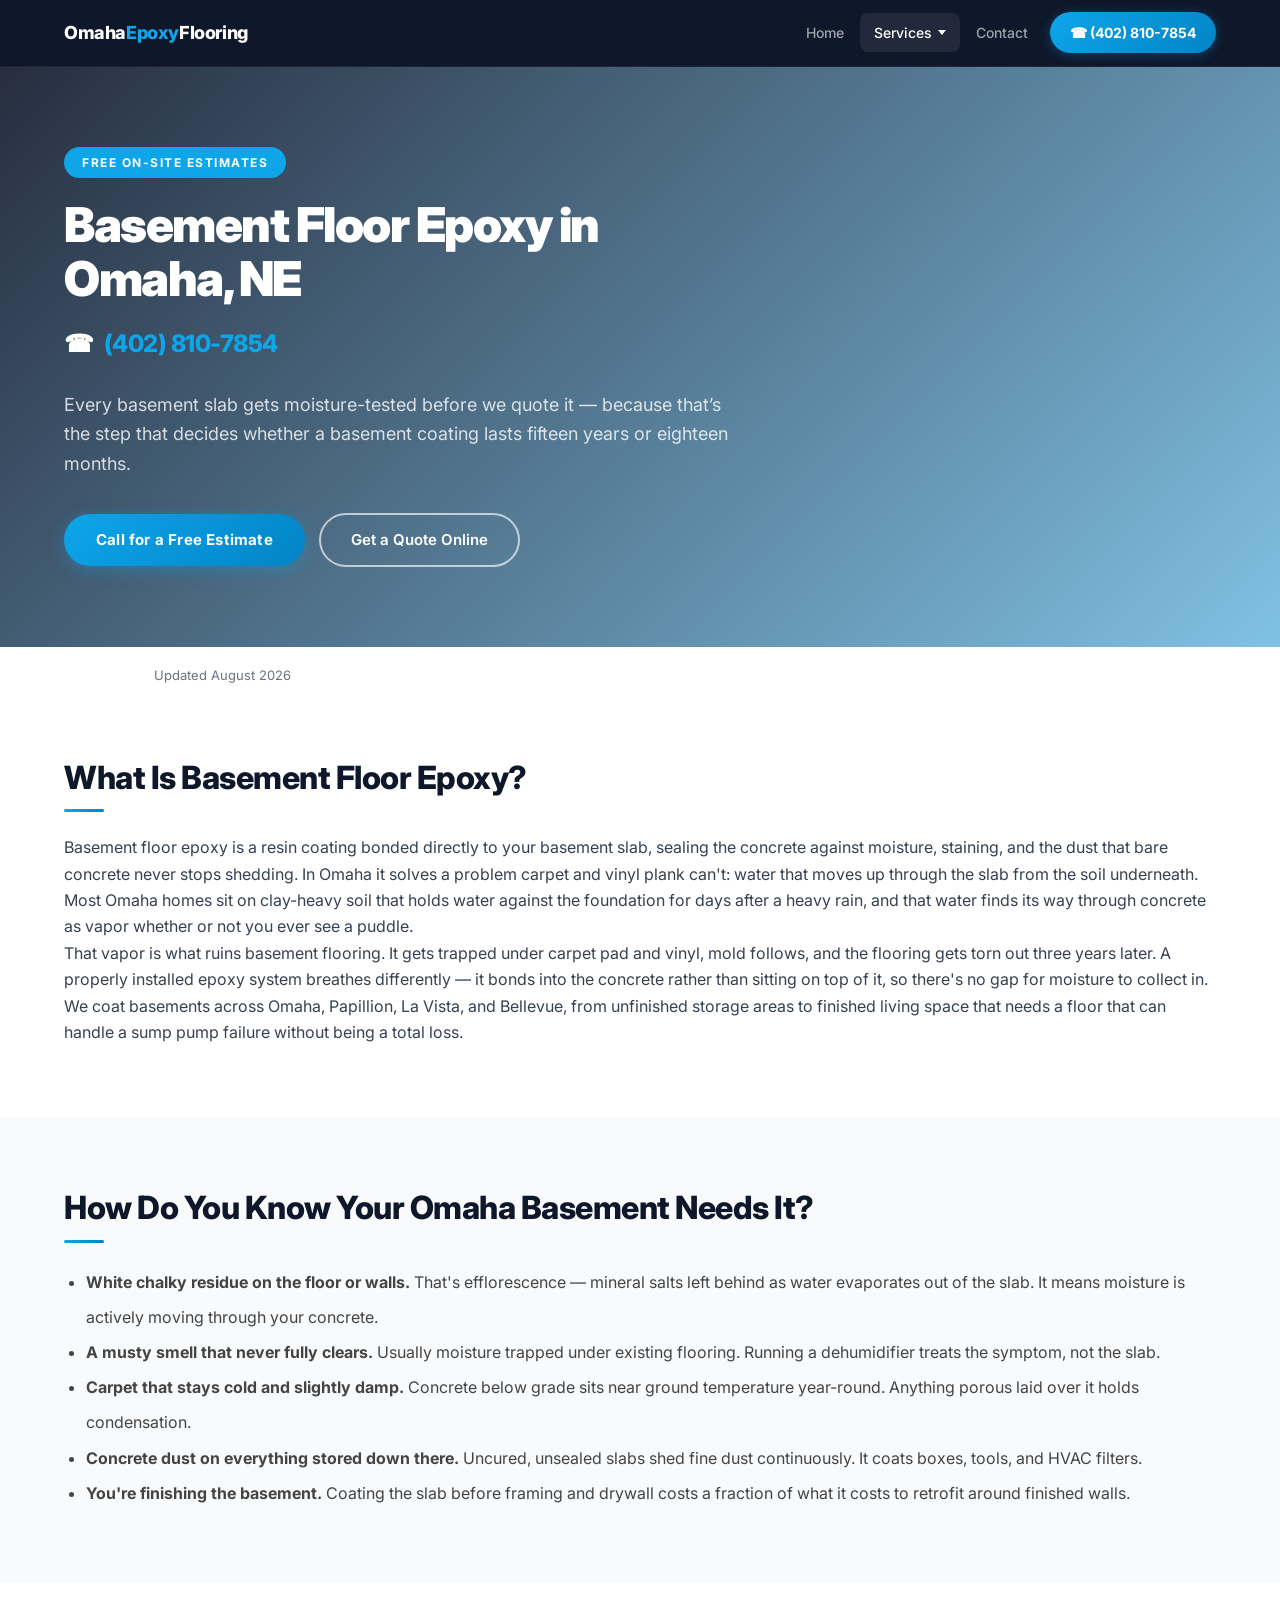
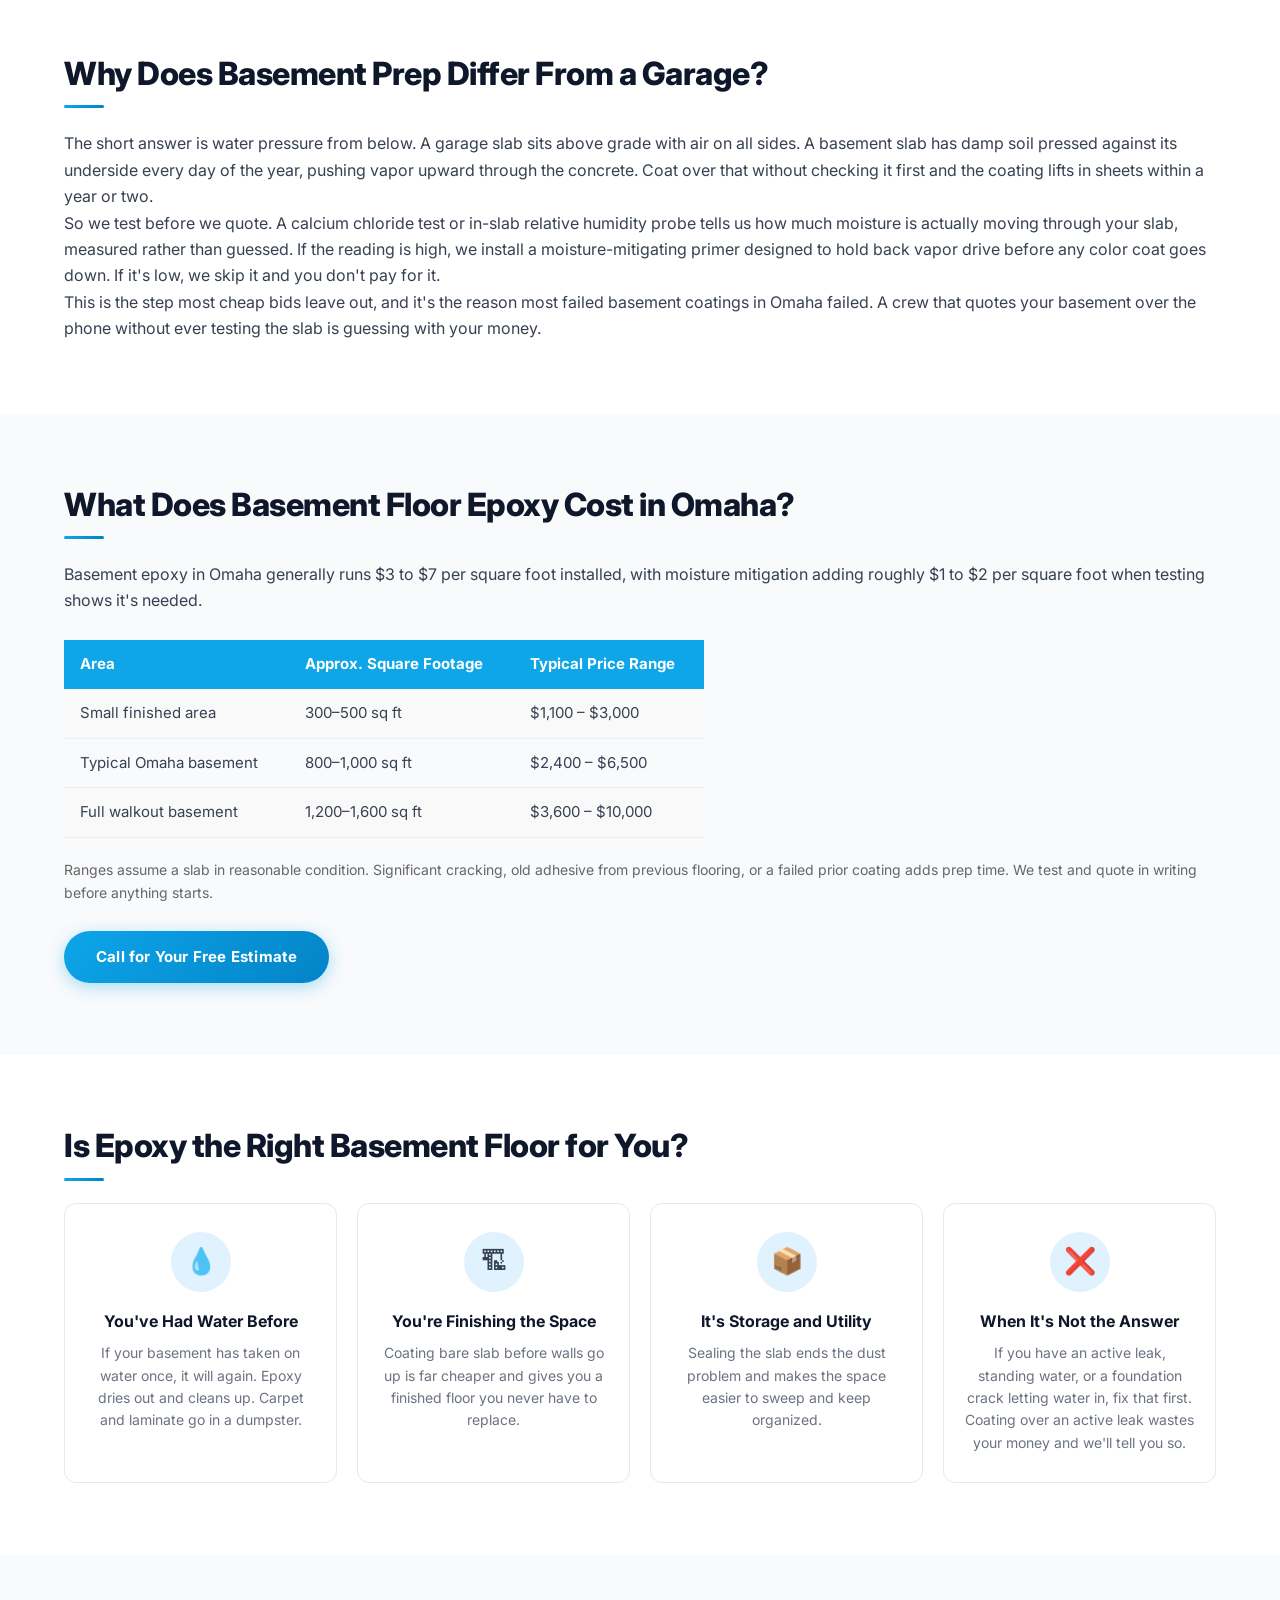
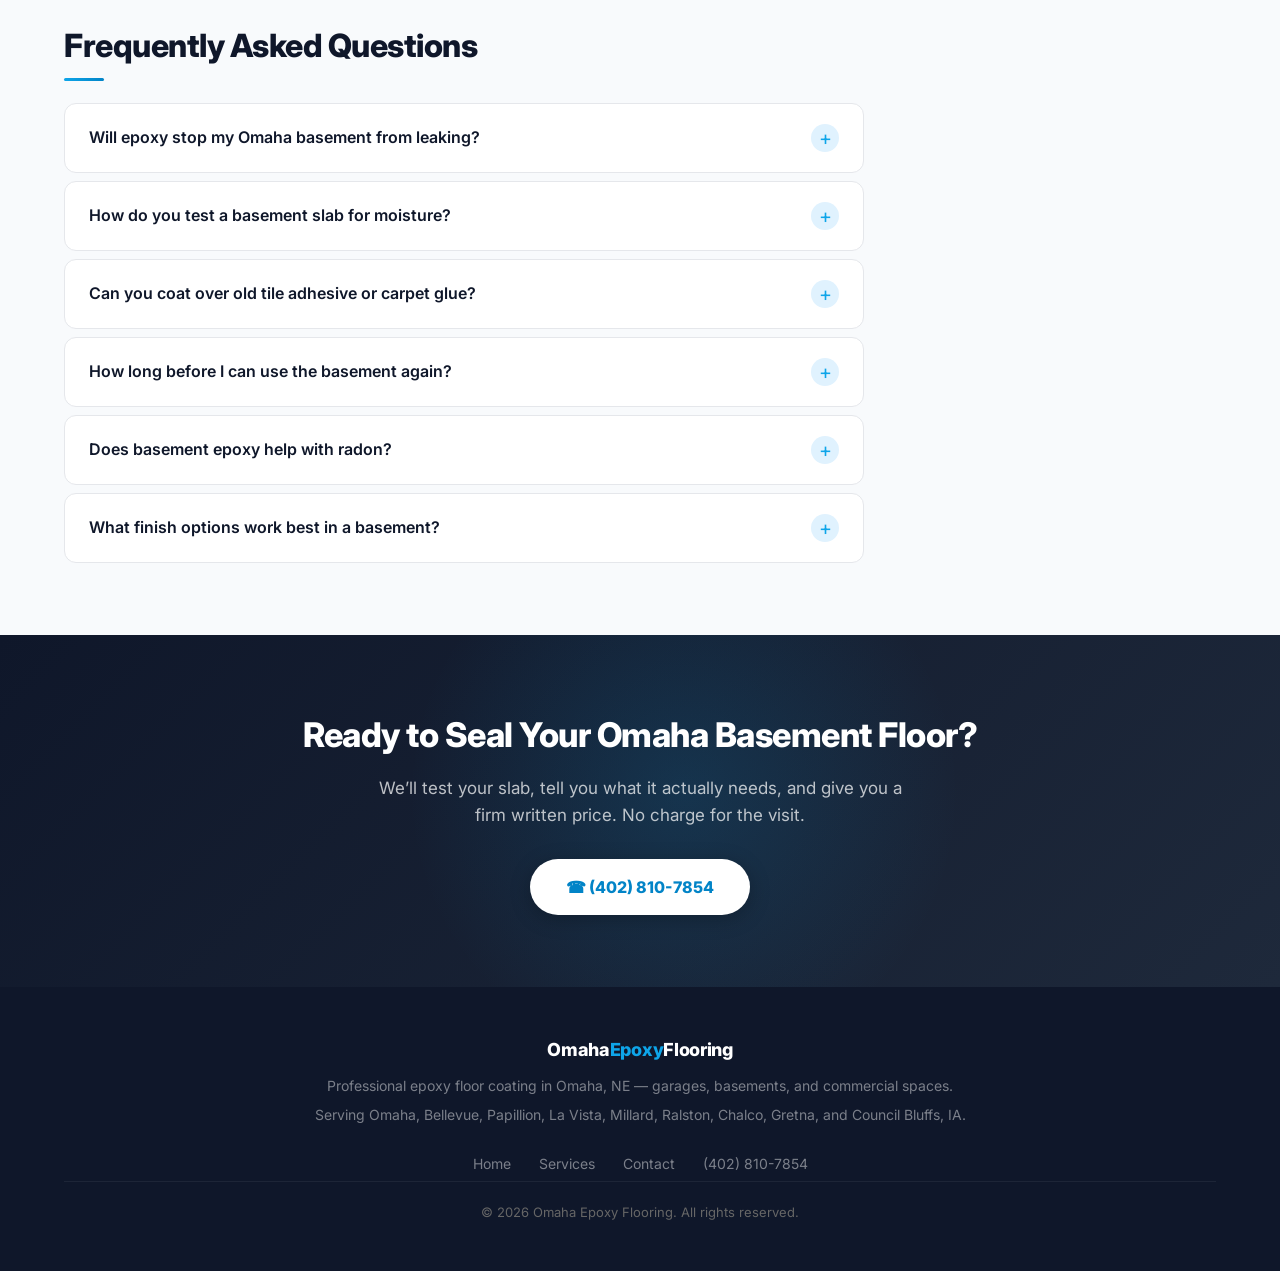
==== basement-floor-epoxy-omaha.html @ a11ae98a "Add 4 service pages (basement, commercial, metallic, polyaspartic) + Services nav dropdown" ====
<!DOCTYPE html>
<html lang="en">
<head>
  <link rel="canonical" href="https://www.omahaepoxyflooringpros.com/basement-floor-epoxy-omaha.html">
  <meta charset="UTF-8">
  <meta name="viewport" content="width=device-width, initial-scale=1.0">
  <title>Basement Floor Epoxy in Omaha, NE | Moisture-Tested</title>
  <meta name="description" content="Basement floor epoxy in Omaha, NE. We moisture-test every slab before coating so it doesn&rsquo;t peel. Free on-site estimates. Call (402) 810-7854.">
  <link rel="preconnect" href="https://fonts.googleapis.com">
  <link rel="preconnect" href="https://fonts.gstatic.com" crossorigin>
  <link href="https://fonts.googleapis.com/css2?family=Inter:wght@400;500;600;700;800;900&display=swap" rel="stylesheet">
  <link rel="stylesheet" href="styles.css">
  <script type="application/ld+json">
{
  "@context": "https://schema.org",
  "@type": "LocalBusiness",
  "name": "Omaha Epoxy Flooring",
  "telephone": "(402) 810-7854",
  "address": {
    "@type": "PostalAddress",
    "addressLocality": "Omaha",
    "addressRegion": "NE",
    "addressCountry": "US"
  },
  "areaServed": "Omaha, NE",
  "description": "Basement floor epoxy in Omaha, NE. We moisture-test every slab before coating so it doesn&rsquo;t peel. Free on-site estimates. Call (402) 810-7854.",
  "openingHours": "Mo-Fr 08:00-18:00",
  "url": "https://www.omahaepoxyflooringpros.com/basement-floor-epoxy-omaha.html",
  "dateModified": "2026-08-05"
}
  </script>
  <script type="application/ld+json">
{
  "@context": "https://schema.org",
  "@type": "FAQPage",
  "mainEntity": [
    {
      "@type": "Question",
      "name": "Will epoxy stop my Omaha basement from leaking?",
      "acceptedAnswer": {
        "@type": "Answer",
        "text": "No, and any contractor who says otherwise is selling you something. Epoxy seals the slab surface against vapor and moisture moving through the concrete. It does not stop an active leak from a foundation crack, a failed sump pump, or water coming in at the wall-floor joint. Those are drainage and foundation repairs. We test your slab and tell you honestly which problem you actually have before quoting."
      }
    },
    {
      "@type": "Question",
      "name": "How do you test a basement slab for moisture?",
      "acceptedAnswer": {
        "@type": "Answer",
        "text": "We use either a calcium chloride test, which measures how much moisture vapor comes out of the slab over 72 hours, or an in-slab relative humidity probe, which reads humidity inside the concrete itself. Both give a number rather than an opinion. That number tells us whether your Omaha basement needs a moisture-mitigating primer before the coating goes down."
      }
    },
    {
      "@type": "Question",
      "name": "Can you coat over old tile adhesive or carpet glue?",
      "acceptedAnswer": {
        "@type": "Answer",
        "text": "Not directly. Old adhesive has to come off, because epoxy bonds to concrete and not to residue. We grind the slab down to clean concrete first. Basements that had glued-down carpet or vinyl tile take more prep time than a bare slab, and we account for that in the quote rather than discovering it mid-job."
      }
    },
    {
      "@type": "Question",
      "name": "How long before I can use the basement again?",
      "acceptedAnswer": {
        "@type": "Answer",
        "text": "Walkable in about 24 hours, furniture back in at 48 to 72 hours. Most Omaha basement jobs take one to two days on site. If moisture mitigation is required, add a day for the primer to cure before the color coat."
      }
    },
    {
      "@type": "Question",
      "name": "Does basement epoxy help with radon?",
      "acceptedAnswer": {
        "@type": "Answer",
        "text": "It is not a radon mitigation system and should never be sold as one. Sealing the slab can reduce some soil gas entry through porous concrete, but radon comes in through cracks, the sump pit, and the wall-floor joint. If your Omaha home has tested high for radon, you need a proper sub-slab depressurization system. Coating the floor is not a substitute."
      }
    },
    {
      "@type": "Question",
      "name": "What finish options work best in a basement?",
      "acceptedAnswer": {
        "@type": "Answer",
        "text": "Decorative flake is the most common choice because it hides dust and small imperfections and adds grip when the floor is damp. Solid color reads cleaner and more modern but shows every footprint. Metallic is an option for finished living space where the basement is meant to look like a room rather than a utility area."
      }
    }
  ]
}
  </script>
  <meta name="google-site-verification" content="c0JQcZ9uG5_QbLoRIh1S2BYED-ddRG3EpZ6x0F8Cx3Y" />
</head>
<body>

<nav>
  <div class="nav-logo">Omaha<span>Epoxy</span>Flooring</div>
  <div class="nav-links">
    <a href="/">Home</a>
    <div class="has-dropdown">
      <a href="services.html" class="active">Services</a>
      <div class="dropdown-menu">
        <ul class="dropdown-menu-list">
        <li><a href="garage-floor-epoxy-omaha.html">Garage Floors</a></li>
        <li><a href="basement-floor-epoxy-omaha.html">Basement Floors</a></li>
        <li><a href="commercial-epoxy-flooring-omaha.html">Commercial Floors</a></li>
        <li><a href="metallic-epoxy-flooring-omaha.html">Metallic Epoxy</a></li>
        <li><a href="polyaspartic-coating-omaha.html">Polyaspartic Coatings</a></li>
        </ul>
      </div>
    </div>
    <a href="contact.html">Contact</a>
    <a href="tel:4028107854" class="nav-phone">&#9742; (402) 810-7854</a>
  </div>
</nav>

<section class="hero">
  <div class="hero-content">
    <span class="free-quote-badge">Free On-Site Estimates</span>
    <h1>Basement Floor Epoxy in Omaha, NE</h1>
    <a href="tel:4028107854" class="hero-phone">&#9742; <span>(402) 810-7854</span></a>
    <p>Every basement slab gets moisture-tested before we quote it &mdash; because that&rsquo;s the step that decides whether a basement coating lasts fifteen years or eighteen months.</p>
    <div class="hero-ctas">
      <a href="tel:4028107854" class="btn-primary">Call for a Free Estimate</a>
      <a href="contact.html" class="btn-outline">Get a Quote Online</a>
    </div>
  </div>
</section>

<p style="max-width:1100px;margin:18px auto 0;padding:0 5%;font-size:13px;color:#6b7280;">Updated August 2026</p>

<section>
  <h2 class="section-title">What Is Basement Floor Epoxy?</h2>
  <p>Basement floor epoxy is a resin coating bonded directly to your basement slab, sealing the concrete against moisture, staining, and the dust that bare concrete never stops shedding. In Omaha it solves a problem carpet and vinyl plank can't: water that moves up through the slab from the soil underneath. Most Omaha homes sit on clay-heavy soil that holds water against the foundation for days after a heavy rain, and that water finds its way through concrete as vapor whether or not you ever see a puddle.</p>
  <p>That vapor is what ruins basement flooring. It gets trapped under carpet pad and vinyl, mold follows, and the flooring gets torn out three years later. A properly installed epoxy system breathes differently &mdash; it bonds into the concrete rather than sitting on top of it, so there's no gap for moisture to collect in.</p>
  <p>We coat basements across Omaha, Papillion, La Vista, and Bellevue, from unfinished storage areas to finished living space that needs a floor that can handle a sump pump failure without being a total loss.</p>
</section>

<section class="bg-light">
  <h2 class="section-title">How Do You Know Your Omaha Basement Needs It?</h2>
  <ul style="padding-left:22px; line-height:2.2; color:#444; font-size:16px;">
    <li><strong>White chalky residue on the floor or walls.</strong> That's efflorescence &mdash; mineral salts left behind as water evaporates out of the slab. It means moisture is actively moving through your concrete.</li>
    <li><strong>A musty smell that never fully clears.</strong> Usually moisture trapped under existing flooring. Running a dehumidifier treats the symptom, not the slab.</li>
    <li><strong>Carpet that stays cold and slightly damp.</strong> Concrete below grade sits near ground temperature year-round. Anything porous laid over it holds condensation.</li>
    <li><strong>Concrete dust on everything stored down there.</strong> Uncured, unsealed slabs shed fine dust continuously. It coats boxes, tools, and HVAC filters.</li>
    <li><strong>You're finishing the basement.</strong> Coating the slab before framing and drywall costs a fraction of what it costs to retrofit around finished walls.</li>
  </ul>
</section>

<section>
  <h2 class="section-title">Why Does Basement Prep Differ From a Garage?</h2>
  <p>The short answer is water pressure from below. A garage slab sits above grade with air on all sides. A basement slab has damp soil pressed against its underside every day of the year, pushing vapor upward through the concrete. Coat over that without checking it first and the coating lifts in sheets within a year or two.</p>
  <p>So we test before we quote. A calcium chloride test or in-slab relative humidity probe tells us how much moisture is actually moving through your slab, measured rather than guessed. If the reading is high, we install a moisture-mitigating primer designed to hold back vapor drive before any color coat goes down. If it's low, we skip it and you don't pay for it.</p>
  <p>This is the step most cheap bids leave out, and it's the reason most failed basement coatings in Omaha failed. A crew that quotes your basement over the phone without ever testing the slab is guessing with your money.</p>
</section>

<section class="bg-light">
  <h2 class="section-title">What Does Basement Floor Epoxy Cost in Omaha?</h2>
  <p>Basement epoxy in Omaha generally runs $3 to $7 per square foot installed, with moisture mitigation adding roughly $1 to $2 per square foot when testing shows it's needed.</p>
  <br>
  <table style="width:100%; max-width:640px; border-collapse:collapse; font-size:15px;">
    <thead>
      <tr style="background:var(--primary); color:white;"><th style="padding:12px 16px; text-align:left;">Area</th><th style="padding:12px 16px; text-align:left;">Approx. Square Footage</th><th style="padding:12px 16px; text-align:left;">Typical Price Range</th></tr>
    </thead>
    <tbody>
      <tr style="background:#f9f9f9;"><td style="padding:12px 16px; border-bottom:1px solid #eee;">Small finished area</td><td style="padding:12px 16px; border-bottom:1px solid #eee;">300&ndash;500 sq ft</td><td style="padding:12px 16px; border-bottom:1px solid #eee;">$1,100 &ndash; $3,000</td></tr>
      <tr><td style="padding:12px 16px; border-bottom:1px solid #eee;">Typical Omaha basement</td><td style="padding:12px 16px; border-bottom:1px solid #eee;">800&ndash;1,000 sq ft</td><td style="padding:12px 16px; border-bottom:1px solid #eee;">$2,400 &ndash; $6,500</td></tr>
      <tr style="background:#f9f9f9;"><td style="padding:12px 16px; border-bottom:1px solid #eee;">Full walkout basement</td><td style="padding:12px 16px; border-bottom:1px solid #eee;">1,200&ndash;1,600 sq ft</td><td style="padding:12px 16px; border-bottom:1px solid #eee;">$3,600 &ndash; $10,000</td></tr>
    </tbody>
  </table>
  <p style="margin-top:20px; color:#666; font-size:14px;">Ranges assume a slab in reasonable condition. Significant cracking, old adhesive from previous flooring, or a failed prior coating adds prep time. We test and quote in writing before anything starts.</p>
  <br>
  <a href="tel:4028107854" class="btn-primary">Call for Your Free Estimate</a>
</section>

<section>
  <h2 class="section-title">Is Epoxy the Right Basement Floor for You?</h2>
  <div class="trust-grid">
    <div class="trust-item">
      <div class="trust-icon">&#128167;</div>
      <h3>You've Had Water Before</h3>
      <p>If your basement has taken on water once, it will again. Epoxy dries out and cleans up. Carpet and laminate go in a dumpster.</p>
    </div>
    <div class="trust-item">
      <div class="trust-icon">&#127959;</div>
      <h3>You're Finishing the Space</h3>
      <p>Coating bare slab before walls go up is far cheaper and gives you a finished floor you never have to replace.</p>
    </div>
    <div class="trust-item">
      <div class="trust-icon">&#128230;</div>
      <h3>It's Storage and Utility</h3>
      <p>Sealing the slab ends the dust problem and makes the space easier to sweep and keep organized.</p>
    </div>
    <div class="trust-item">
      <div class="trust-icon">&#10060;</div>
      <h3>When It's Not the Answer</h3>
      <p>If you have an active leak, standing water, or a foundation crack letting water in, fix that first. Coating over an active leak wastes your money and we'll tell you so.</p>
    </div>
  </div>
</section>

<section class="bg-light">
  <h2 class="section-title">Frequently Asked Questions</h2>
  <div class="faq-list">
    <div class="faq-item">
      <div class="faq-question"><h3>Will epoxy stop my Omaha basement from leaking?</h3><span class="faq-toggle">+</span></div>
      <div class="faq-answer"><p>No, and any contractor who says otherwise is selling you something. Epoxy seals the slab surface against vapor and moisture moving through the concrete. It does not stop an active leak from a foundation crack, a failed sump pump, or water coming in at the wall-floor joint. Those are drainage and foundation repairs. We test your slab and tell you honestly which problem you actually have before quoting.</p></div>
    </div>
    <div class="faq-item">
      <div class="faq-question"><h3>How do you test a basement slab for moisture?</h3><span class="faq-toggle">+</span></div>
      <div class="faq-answer"><p>We use either a calcium chloride test, which measures how much moisture vapor comes out of the slab over 72 hours, or an in-slab relative humidity probe, which reads humidity inside the concrete itself. Both give a number rather than an opinion. That number tells us whether your Omaha basement needs a moisture-mitigating primer before the coating goes down.</p></div>
    </div>
    <div class="faq-item">
      <div class="faq-question"><h3>Can you coat over old tile adhesive or carpet glue?</h3><span class="faq-toggle">+</span></div>
      <div class="faq-answer"><p>Not directly. Old adhesive has to come off, because epoxy bonds to concrete and not to residue. We grind the slab down to clean concrete first. Basements that had glued-down carpet or vinyl tile take more prep time than a bare slab, and we account for that in the quote rather than discovering it mid-job.</p></div>
    </div>
    <div class="faq-item">
      <div class="faq-question"><h3>How long before I can use the basement again?</h3><span class="faq-toggle">+</span></div>
      <div class="faq-answer"><p>Walkable in about 24 hours, furniture back in at 48 to 72 hours. Most Omaha basement jobs take one to two days on site. If moisture mitigation is required, add a day for the primer to cure before the color coat.</p></div>
    </div>
    <div class="faq-item">
      <div class="faq-question"><h3>Does basement epoxy help with radon?</h3><span class="faq-toggle">+</span></div>
      <div class="faq-answer"><p>It is not a radon mitigation system and should never be sold as one. Sealing the slab can reduce some soil gas entry through porous concrete, but radon comes in through cracks, the sump pit, and the wall-floor joint. If your Omaha home has tested high for radon, you need a proper sub-slab depressurization system. Coating the floor is not a substitute.</p></div>
    </div>
    <div class="faq-item">
      <div class="faq-question"><h3>What finish options work best in a basement?</h3><span class="faq-toggle">+</span></div>
      <div class="faq-answer"><p>Decorative flake is the most common choice because it hides dust and small imperfections and adds grip when the floor is damp. Solid color reads cleaner and more modern but shows every footprint. Metallic is an option for finished living space where the basement is meant to look like a room rather than a utility area.</p></div>
    </div>
  </div>
</section>

<section class="cta-banner">
  <h2>Ready to Seal Your Omaha Basement Floor?</h2>
  <p>We&rsquo;ll test your slab, tell you what it actually needs, and give you a firm written price. No charge for the visit.</p>
  <a href="tel:4028107854" class="btn-white">&#9742; (402) 810-7854</a>
</section>

<footer>
  <div class="footer-logo">Omaha<span>Epoxy</span>Flooring</div>
  <p>Professional epoxy floor coating in Omaha, NE &mdash; garages, basements, and commercial spaces.</p>
  <p style="margin-top:6px;">Serving Omaha, Bellevue, Papillion, La Vista, Millard, Ralston, Chalco, Gretna, and Council Bluffs, IA.</p>
  <nav>
    <a href="/">Home</a>
    <a href="services.html">Services</a>
    <a href="contact.html">Contact</a>
    <a href="tel:4028107854">(402) 810-7854</a>
  </nav>
  <p style="margin-top:20px; font-size:13px; color:#666;">&copy; 2026 Omaha Epoxy Flooring. All rights reserved.</p>
</footer>

<script>
document.querySelectorAll('.faq-question').forEach(q => {
  q.addEventListener('click', () => q.closest('.faq-item').classList.toggle('open'));
});
</script>
</body>
</html>
---- styles.css ----
/* =================================
   Omaha Epoxy Flooring — Stylesheet
   Modern redesign — sky blue palette
   iDeVRM / GitHub Pages
   ================================= */

@import url('https://fonts.googleapis.com/css2?family=Inter:wght@400;500;600;700;800;900&display=swap');

* { margin: 0; padding: 0; box-sizing: border-box; }

:root {
  --primary:       #0ea5e9;
  --primary-dark:  #0284c7;
  --primary-light: #e0f2fe;
  --dark:          #0f172a;
  --dark2:         #1e293b;
  --text:          #374151;
  --muted:         #6b7280;
  --light:         #f8fafc;
  --white:         #ffffff;
  --border:        #e5e7eb;
  --radius:        12px;
  --pill:          100px;
}

body { font-family: 'Inter', 'Segoe UI', sans-serif; color: var(--text); line-height: 1.65; font-size: 16px; }
a { text-decoration: none; color: inherit; }
img { max-width: 100%; }

/* ── BUTTONS ── */
.btn-primary {
  display: inline-flex; align-items: center; gap: 8px;
  background: linear-gradient(135deg, var(--primary) 0%, var(--primary-dark) 100%);
  color: var(--white); padding: 14px 32px; border-radius: var(--pill);
  font-size: 15px; font-weight: 700; letter-spacing: 0.2px;
  transition: all 0.25s; cursor: pointer; border: none;
  box-shadow: 0 4px 16px rgba(14,165,233,0.35);
}
.btn-primary:hover { transform: translateY(-2px); box-shadow: 0 8px 24px rgba(14,165,233,0.45); }

.btn-outline {
  display: inline-flex; align-items: center; gap: 8px;
  border: 2px solid rgba(255,255,255,0.65); color: var(--white);
  padding: 13px 30px; border-radius: var(--pill);
  font-size: 15px; font-weight: 600; transition: all 0.25s;
}
.btn-outline:hover { background: rgba(255,255,255,0.12); border-color: var(--white); }

/* ── NAV ── */
nav {
  background: var(--dark); padding: 0 5%;
  display: flex; align-items: center; justify-content: space-between;
  position: sticky; top: 0; z-index: 100;
  border-bottom: 1px solid rgba(255,255,255,0.06);
}
.nav-logo { color: var(--white); font-size: 18px; font-weight: 800; padding: 18px 0; letter-spacing: -0.4px; }
.nav-logo span { color: var(--primary); }
.nav-links { display: flex; gap: 2px; align-items: center; }
.nav-links a { color: rgba(255,255,255,0.6); padding: 8px 14px; font-size: 14px; font-weight: 500; transition: all 0.2s; border-radius: 8px; }
.nav-links a:hover, .nav-links a.active { color: var(--white); background: rgba(255,255,255,0.08); }
.nav-phone {
  background: linear-gradient(135deg, var(--primary), var(--primary-dark)) !important;
  color: var(--white) !important; padding: 9px 20px !important;
  border-radius: var(--pill) !important; font-weight: 700 !important;
  font-size: 14px !important; box-shadow: 0 2px 12px rgba(14,165,233,0.3) !important;
  margin-left: 6px !important;
}
.nav-phone:hover { opacity: 0.88 !important; }

/* ── HERO ── */
.hero {
  background: linear-gradient(135deg, rgba(15,23,42,0.90) 0%, rgba(2,132,199,0.50) 100%),
              url('https://images.pexels.com/photos/36230779/pexels-photo-36230779.jpeg?auto=compress&cs=tinysrgb&w=1400') center/cover no-repeat;
  min-height: 560px; display: flex; align-items: center; padding: 80px 5%;
}
.hero-content { max-width: 680px; }
.hero h1 { color: var(--white); font-size: 48px; line-height: 1.12; margin-bottom: 18px; font-weight: 900; letter-spacing: -1.5px; }
.hero p { color: rgba(255,255,255,0.8); font-size: 18px; margin-bottom: 34px; line-height: 1.65; }
.hero-ctas { display: flex; gap: 14px; flex-wrap: wrap; align-items: center; }
.hero-phone { color: var(--white); font-size: 24px; font-weight: 800; margin-bottom: 26px; display: inline-flex; align-items: center; gap: 10px; letter-spacing: -0.5px; }
.hero-phone span { color: var(--primary); }
.free-quote-badge {
  background: var(--primary); color: var(--white); border-radius: var(--pill);
  padding: 6px 18px; font-weight: 700; font-size: 12px;
  text-transform: uppercase; letter-spacing: 1.5px; display: inline-block; margin-bottom: 20px;
}

/* ── SECTIONS ── */
section { padding: 72px 5%; }
.section-title { font-size: 32px; font-weight: 800; color: var(--dark); letter-spacing: -0.5px; line-height: 1.2; }
.section-title::after { content: ''; display: block; width: 40px; height: 3px; background: linear-gradient(90deg, var(--primary), var(--primary-dark)); border-radius: 2px; margin-top: 12px; margin-bottom: 22px; }
.section-sub { font-size: 17px; color: var(--muted); margin-top: -12px; margin-bottom: 32px; }
.bg-light { background: var(--light); }

/* ── SERVICE CARDS ── */
.services-grid { display: grid; grid-template-columns: repeat(auto-fill, minmax(260px, 1fr)); gap: 18px; }
.service-card {
  background: var(--white); border-radius: var(--radius); padding: 28px 24px;
  box-shadow: 0 1px 3px rgba(0,0,0,0.05), 0 4px 12px rgba(0,0,0,0.04);
  border: 1px solid var(--border); border-left: 3px solid transparent;
  transition: all 0.25s;
}
.service-card:hover { border-left-color: var(--primary); transform: translateY(-3px); box-shadow: 0 8px 28px rgba(14,165,233,0.12); }
.service-card h3 { font-size: 17px; font-weight: 700; margin-bottom: 10px; color: var(--dark); }
.service-card p { font-size: 15px; color: var(--muted); line-height: 1.6; }

/* ── FAQ ACCORDION ── */
.faq-list { max-width: 800px; display: flex; flex-direction: column; gap: 8px; }
.faq-item { background: var(--white); border: 1px solid var(--border); border-radius: var(--radius); overflow: hidden; transition: box-shadow 0.2s; }
.faq-item:hover { box-shadow: 0 2px 12px rgba(0,0,0,0.06); }
.faq-question { padding: 20px 24px; cursor: pointer; display: flex; justify-content: space-between; align-items: center; gap: 16px; user-select: none; }
.faq-question h3 { font-size: 16px; font-weight: 600; color: var(--dark); line-height: 1.4; }
.faq-toggle { flex-shrink: 0; width: 28px; height: 28px; border-radius: 50%; background: var(--primary-light); color: var(--primary); display: flex; align-items: center; justify-content: center; font-size: 20px; line-height: 1; transition: all 0.25s; }
.faq-item.open .faq-toggle { background: var(--primary); color: var(--white); transform: rotate(45deg); }
.faq-answer { display: none; border-top: 1px solid var(--border); }
.faq-answer p { padding: 16px 24px 20px; font-size: 15px; color: var(--muted); line-height: 1.7; }
.faq-item.open .faq-answer { display: block; }

/* ── TRUST GRID ── */
.trust-grid { display: grid; grid-template-columns: repeat(auto-fill, minmax(220px, 1fr)); gap: 20px; }
.trust-item { padding: 28px 20px; background: var(--white); border-radius: var(--radius); border: 1px solid var(--border); text-align: center; transition: box-shadow 0.2s; }
.trust-item:hover { box-shadow: 0 4px 20px rgba(0,0,0,0.08); }
.trust-icon { font-size: 26px; width: 60px; height: 60px; border-radius: 50%; background: var(--primary-light); display: flex; align-items: center; justify-content: center; margin: 0 auto 16px; }
.trust-item h3 { font-size: 16px; font-weight: 700; color: var(--dark); margin-bottom: 8px; }
.trust-item p { font-size: 14px; color: var(--muted); line-height: 1.6; }

/* ── CTA BANNER ── */
.cta-banner { background: linear-gradient(135deg, var(--dark) 0%, var(--dark2) 100%); padding: 72px 5%; text-align: center; position: relative; overflow: hidden; }
.cta-banner::before { content: ''; position: absolute; top: -40%; left: 30%; width: 600px; height: 600px; background: radial-gradient(circle, rgba(14,165,233,0.15) 0%, transparent 65%); pointer-events: none; }
.cta-banner h2 { color: var(--white); font-size: 34px; margin-bottom: 12px; font-weight: 800; letter-spacing: -0.5px; position: relative; }
.cta-banner p { color: rgba(255,255,255,0.72); margin-bottom: 30px; font-size: 17px; max-width: 540px; margin-left: auto; margin-right: auto; line-height: 1.6; position: relative; }
.btn-white { background: var(--white); color: var(--primary-dark); padding: 15px 36px; border-radius: var(--pill); font-weight: 800; font-size: 16px; display: inline-flex; align-items: center; gap: 8px; transition: all 0.25s; box-shadow: 0 4px 20px rgba(0,0,0,0.25); position: relative; }
.btn-white:hover { transform: translateY(-2px); box-shadow: 0 8px 32px rgba(0,0,0,0.3); }

/* ── CONTACT FORM ── */
.contact-grid { display: grid; grid-template-columns: 1fr 1fr; gap: 56px; max-width: 1000px; }
.contact-info h2 { font-size: 26px; font-weight: 800; margin-bottom: 14px; color: var(--dark); letter-spacing: -0.3px; }
.contact-info p { color: var(--muted); margin-bottom: 20px; font-size: 16px; line-height: 1.65; }
.contact-detail { display: flex; align-items: flex-start; gap: 14px; margin-bottom: 16px; font-size: 15px; }
form .form-group { margin-bottom: 16px; }
form label { display: block; font-weight: 600; margin-bottom: 6px; font-size: 12px; color: var(--dark); text-transform: uppercase; letter-spacing: 0.6px; }
form input, form textarea, form select { width: 100%; padding: 13px 16px; border: 1.5px solid var(--border); border-radius: 10px; font-size: 15px; font-family: inherit; transition: border-color 0.2s, box-shadow 0.2s; background: var(--white); color: var(--text); }
form input:focus, form textarea:focus, form select:focus { border-color: var(--primary); outline: none; box-shadow: 0 0 0 3px rgba(14,165,233,0.12); }
form textarea { height: 130px; resize: vertical; }
form button { width: 100%; margin-top: 8px; font-size: 16px; justify-content: center; }

/* ── FOOTER ── */
footer { background: var(--dark); color: rgba(255,255,255,0.45); padding: 48px 5%; text-align: center; }
footer .footer-logo { color: var(--white); font-size: 18px; font-weight: 800; margin-bottom: 10px; letter-spacing: -0.3px; }
footer .footer-logo span { color: var(--primary); }
footer p { font-size: 14px; margin-top: 8px; line-height: 1.6; }
footer nav { margin-top: 20px; display: flex; justify-content: center; gap: 4px; flex-wrap: wrap; }
footer nav a { color: rgba(255,255,255,0.45); font-size: 14px; padding: 6px 12px; border-radius: 8px; transition: all 0.2s; }
footer nav a:hover { color: var(--white); background: rgba(255,255,255,0.08); }

/* ── PAGE HEADER ── */
.page-header { background: linear-gradient(135deg, rgba(15,23,42,0.92) 0%, rgba(2,132,199,0.55) 100%), url('https://images.pexels.com/photos/36230779/pexels-photo-36230779.jpeg?auto=compress&cs=tinysrgb&w=1400') center/cover no-repeat; padding: 72px 5%; text-align: center; }
.page-header h1 { color: var(--white); font-size: 40px; margin-bottom: 12px; font-weight: 900; letter-spacing: -0.8px; }
.page-header p { color: rgba(255,255,255,0.78); font-size: 18px; }

/* ── RESPONSIVE ── */
@media (max-width: 768px) {
  nav { flex-wrap: wrap; padding: 12px 5%; gap: 10px; }
  .nav-links { flex-wrap: wrap; gap: 2px; width: 100%; }
  .nav-logo { padding: 0; }
  .hero { min-height: auto; padding: 56px 5%; }
  .hero h1 { font-size: 32px; letter-spacing: -0.8px; }
  .hero p { font-size: 16px; }
  .section-title { font-size: 26px; }
  .contact-grid { grid-template-columns: 1fr; gap: 36px; }
  .trust-grid { grid-template-columns: 1fr 1fr; }
  .services-grid { grid-template-columns: 1fr; }
  .cta-banner h2 { font-size: 26px; }
}


/* ---- Services nav dropdown ---- */
.nav-links .has-dropdown { position: relative; display: inline-flex; align-items: center; }
.has-dropdown > a { display: inline-flex; align-items: center; gap: 6px; }
.has-dropdown > a::after {
  content: ""; width: 0; height: 0;
  border-left: 4px solid transparent; border-right: 4px solid transparent;
  border-top: 5px solid currentColor;
}
/* padding-top (not margin) keeps the gap inside the hover target */
.dropdown-menu {
  display: none; position: absolute; top: 100%; left: -14px;
  padding-top: 14px; min-width: 250px; z-index: 200;
}
.has-dropdown:hover .dropdown-menu,
.has-dropdown:focus-within .dropdown-menu { display: block; }
.dropdown-menu-list {
  list-style: none; margin: 0; padding: 8px 0;
  background: var(--dark2);
  border: 1px solid rgba(255,255,255,0.08);
  border-top: 3px solid var(--primary);
  border-radius: 10px;
  box-shadow: 0 12px 32px rgba(0,0,0,0.35);
}
.dropdown-menu-list li + li { border-top: 1px solid rgba(255,255,255,0.06); }
.dropdown-menu-list a {
  display: block; padding: 11px 20px;
  color: rgba(255,255,255,0.72); font-size: 14px; font-weight: 500;
  white-space: nowrap; border-radius: 0;
}
.dropdown-menu-list a:hover { background: rgba(255,255,255,0.09); color: #fff; }
@media (max-width: 860px) {
  .dropdown-menu { position: static; padding-top: 6px; min-width: 0; }
  .dropdown-menu-list { box-shadow: none; }
}
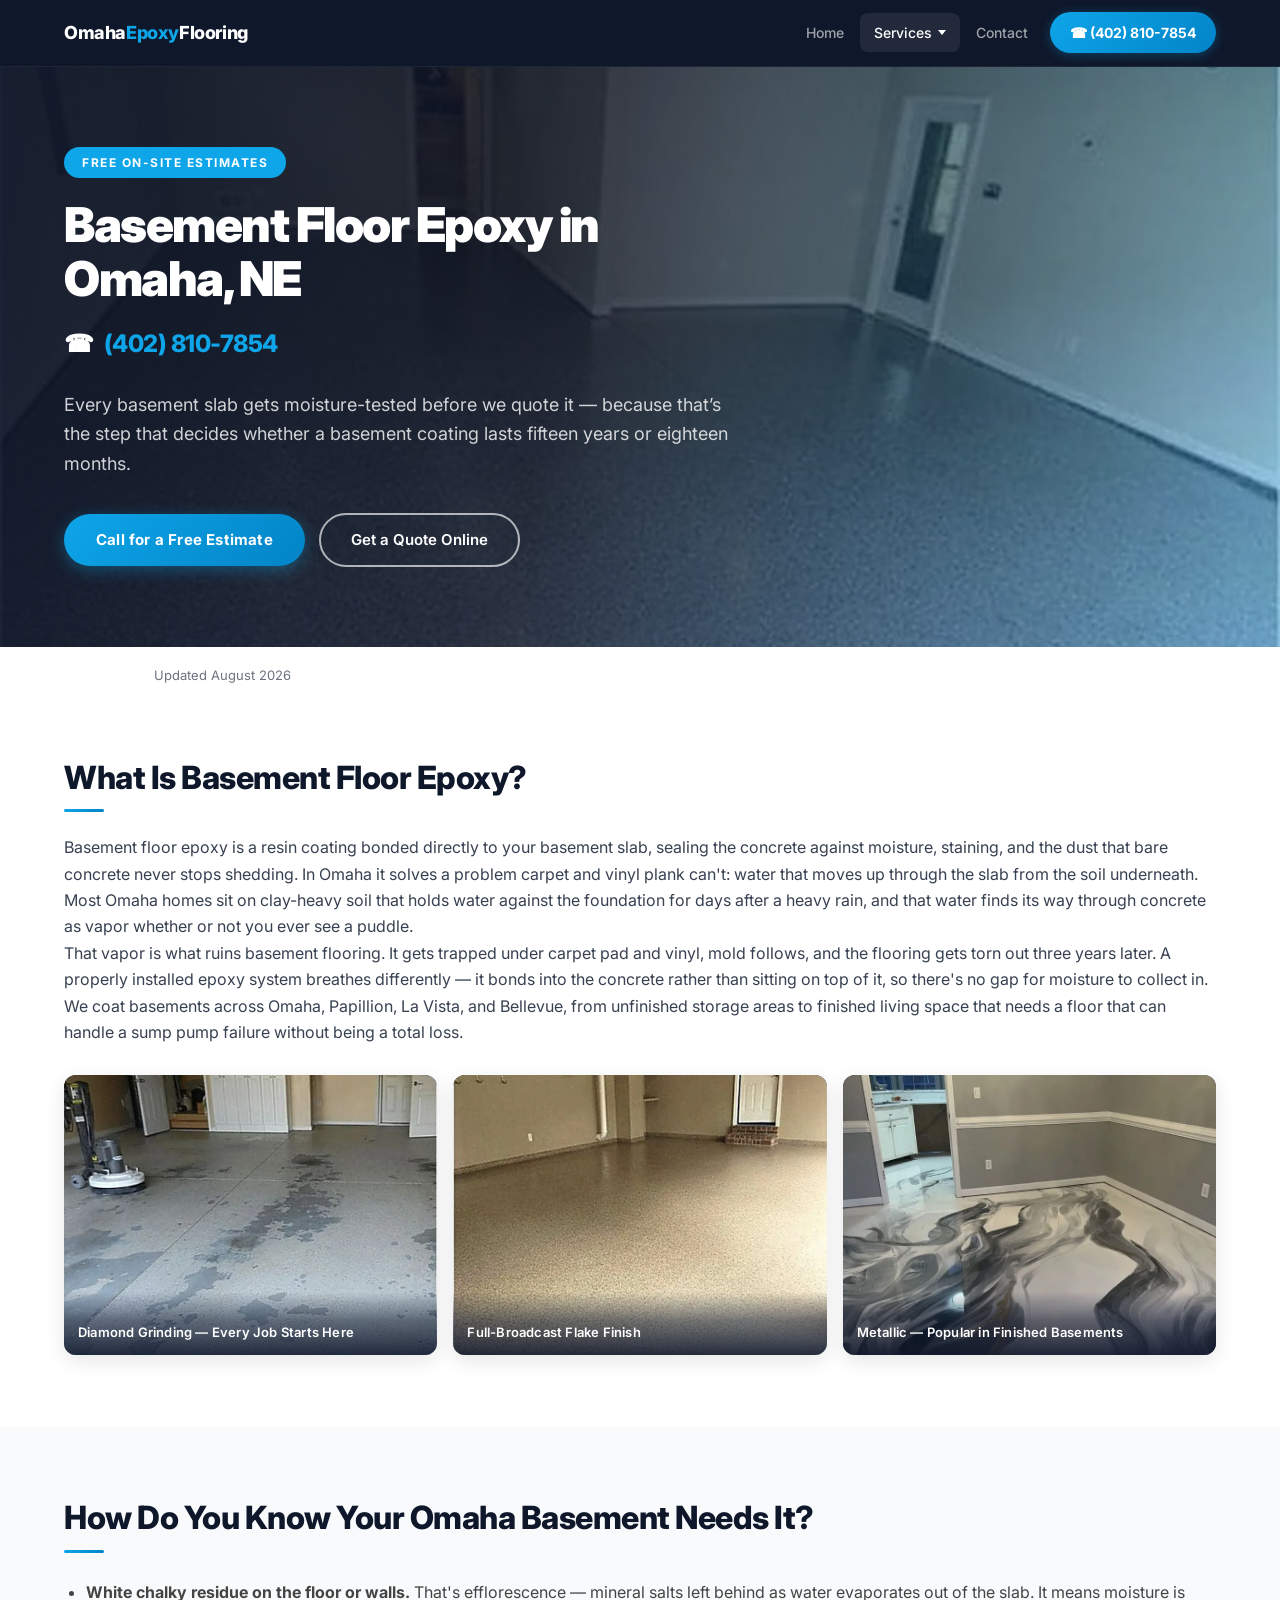
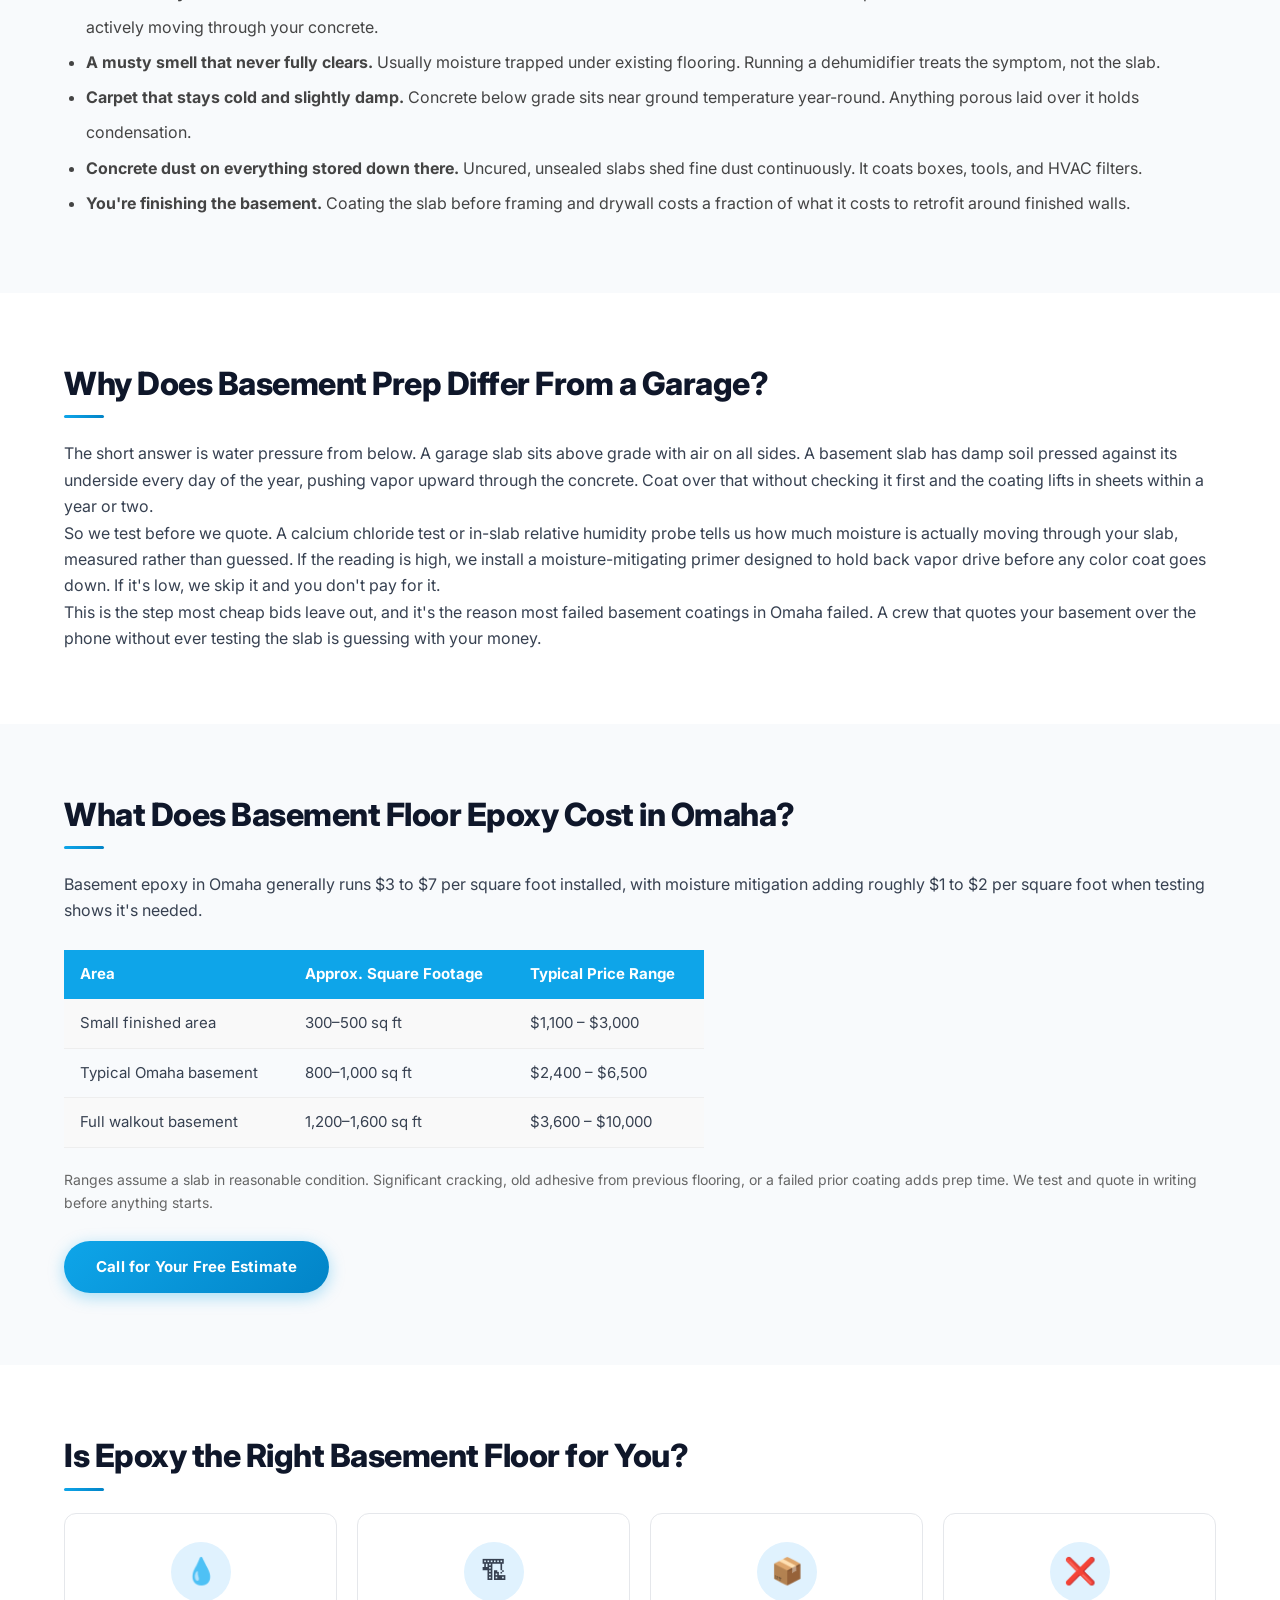
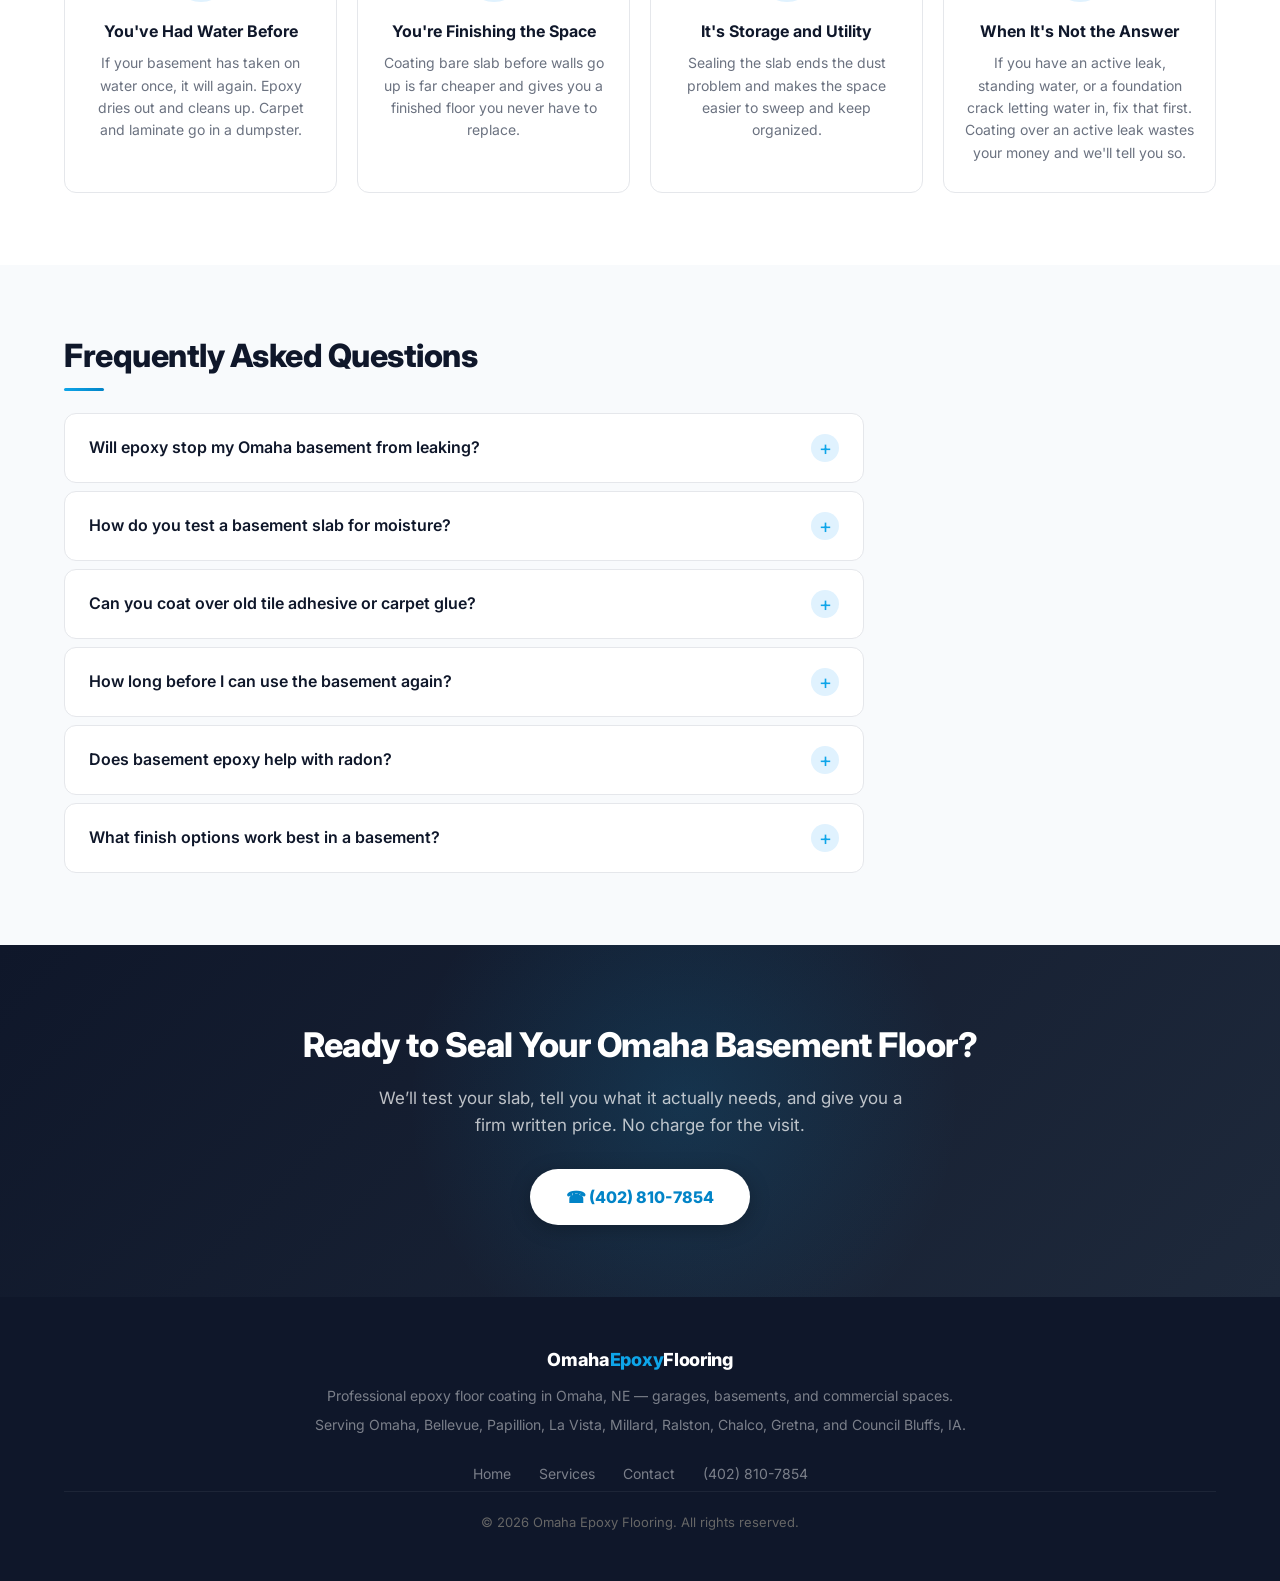
==== commit 19769d02: "Fix broken LocalBusiness JSON-LD and add photos to service pages" ====
--- a/basement-floor-epoxy-omaha.html
+++ b/basement-floor-epoxy-omaha.html
@@ -130,6 +130,11 @@
   <p>Basement floor epoxy is a resin coating bonded directly to your basement slab, sealing the concrete against moisture, staining, and the dust that bare concrete never stops shedding. In Omaha it solves a problem carpet and vinyl plank can't: water that moves up through the slab from the soil underneath. Most Omaha homes sit on clay-heavy soil that holds water against the foundation for days after a heavy rain, and that water finds its way through concrete as vapor whether or not you ever see a puddle.</p>
   <p>That vapor is what ruins basement flooring. It gets trapped under carpet pad and vinyl, mold follows, and the flooring gets torn out three years later. A properly installed epoxy system breathes differently &mdash; it bonds into the concrete rather than sitting on top of it, so there's no gap for moisture to collect in.</p>
   <p>We coat basements across Omaha, Papillion, La Vista, and Bellevue, from unfinished storage areas to finished living space that needs a floor that can handle a sump pump failure without being a total loss.</p>
+<div class="photo-row">
+<div class="photo-item"><img alt="Floor grinder opening bare concrete before an epoxy coating is applied" height="1002" loading="lazy" src="garage-floor-before-omaha-3.webp" width="900"/><div class="photo-caption">Diamond Grinding — Every Job Starts Here</div></div>
+<div class="photo-item"><img alt="Concrete floor finished with full-broadcast decorative epoxy flake" height="996" loading="lazy" src="garage-floor-epoxy-after-omaha-1.webp" width="900"/><div class="photo-caption">Full-Broadcast Flake Finish</div></div>
+<div class="photo-item"><img alt="Interior room floor coated with pearl and charcoal metallic epoxy" height="1004" loading="lazy" src="metallic-epoxy-floor-omaha-2.webp" width="808"/><div class="photo-caption">Metallic — Popular in Finished Basements</div></div>
+</div>
 </section>
 
 <section class="bg-light">
--- a/styles.css
+++ b/styles.css
@@ -69,8 +69,8 @@
 
 /* ── HERO ── */
 .hero {
-  background: linear-gradient(135deg, rgba(15,23,42,0.90) 0%, rgba(2,132,199,0.50) 100%),
-              url('https://images.pexels.com/photos/36230779/pexels-photo-36230779.jpeg?auto=compress&cs=tinysrgb&w=1400') center/cover no-repeat;
+  background: linear-gradient(100deg, rgba(15,23,42,0.95) 0%, rgba(15,23,42,0.80) 44%, rgba(2,132,199,0.40) 100%),
+              url('hero-garage-epoxy-omaha.webp') center 60%/cover no-repeat;
   min-height: 560px; display: flex; align-items: center; padding: 80px 5%;
 }
 .hero-content { max-width: 680px; }
@@ -154,7 +154,7 @@
 footer nav a:hover { color: var(--white); background: rgba(255,255,255,0.08); }
 
 /* ── PAGE HEADER ── */
-.page-header { background: linear-gradient(135deg, rgba(15,23,42,0.92) 0%, rgba(2,132,199,0.55) 100%), url('https://images.pexels.com/photos/36230779/pexels-photo-36230779.jpeg?auto=compress&cs=tinysrgb&w=1400') center/cover no-repeat; padding: 72px 5%; text-align: center; }
+.page-header { background: linear-gradient(135deg, rgba(15,23,42,0.93) 0%, rgba(2,132,199,0.52) 100%), url('hero-garage-epoxy-omaha.webp') center 60%/cover no-repeat; padding: 72px 5%; text-align: center; }
 .page-header h1 { color: var(--white); font-size: 40px; margin-bottom: 12px; font-weight: 900; letter-spacing: -0.8px; }
 .page-header p { color: rgba(255,255,255,0.78); font-size: 18px; }
 
@@ -208,3 +208,73 @@
   .dropdown-menu { position: static; padding-top: 6px; min-width: 0; }
   .dropdown-menu-list { box-shadow: none; }
 }
+
+/* =================================
+   BEFORE / AFTER + PHOTO GALLERY
+   ================================= */
+
+/* ── Before / After cards ── */
+.ba-grid { display: grid; grid-template-columns: repeat(3, 1fr); gap: 24px; margin-top: 34px; }
+.ba-card {
+  background: var(--white); border: 1px solid var(--border);
+  border-radius: var(--radius); overflow: hidden;
+  box-shadow: 0 6px 22px rgba(15,23,42,0.08); transition: all 0.25s;
+}
+.ba-card:hover { transform: translateY(-3px); box-shadow: 0 14px 34px rgba(15,23,42,0.14); }
+.ba-pair { display: grid; grid-template-columns: 1fr 1fr; gap: 2px; background: var(--border); }
+.ba-shot { position: relative; aspect-ratio: 9 / 10; overflow: hidden; background: var(--dark2); }
+.ba-shot img { width: 100%; height: 100%; object-fit: cover; display: block; }
+.ba-badge {
+  position: absolute; top: 10px; left: 10px; z-index: 2;
+  font-size: 10px; font-weight: 800; letter-spacing: 1.4px; text-transform: uppercase;
+  padding: 5px 12px; border-radius: var(--pill); color: var(--white);
+}
+.ba-badge--before { background: rgba(15,23,42,0.85); }
+.ba-badge--after  { background: var(--primary); box-shadow: 0 2px 10px rgba(14,165,233,0.5); }
+.ba-label { padding: 15px 17px 17px; }
+.ba-label strong { display: block; color: var(--dark); font-size: 15px; font-weight: 700; margin-bottom: 3px; }
+.ba-label span { color: var(--muted); font-size: 13.5px; line-height: 1.5; }
+.ba-note { margin-top: 26px; font-size: 13.5px; color: var(--muted); text-align: center; }
+
+/* ── Photo gallery ── */
+/* 4 cols x 2 rows of ~4:3 tiles -> grid aspect 8/3 keeps every tile in proportion */
+.photo-grid {
+  display: grid; grid-template-columns: repeat(4, 1fr); grid-template-rows: repeat(2, 1fr);
+  gap: 16px; margin-top: 34px; aspect-ratio: 8 / 3;
+}
+.photo-item {
+  position: relative; border-radius: var(--radius); overflow: hidden; min-height: 0;
+  background: var(--dark2); box-shadow: 0 6px 20px rgba(15,23,42,0.10);
+}
+.photo-item--wide { grid-column: span 2; grid-row: span 2; }
+.photo-item img { width: 100%; height: 100%; object-fit: cover; display: block; transition: transform 0.55s ease; }
+.photo-item:hover img { transform: scale(1.06); }
+.photo-caption {
+  position: absolute; left: 0; right: 0; bottom: 0; z-index: 2;
+  background: linear-gradient(to top, rgba(15,23,42,0.90) 0%, rgba(15,23,42,0.55) 55%, rgba(15,23,42,0) 100%);
+  color: var(--white); font-size: 13px; font-weight: 600; letter-spacing: 0.2px;
+  padding: 30px 14px 12px;
+}
+
+@media (max-width: 960px) {
+  .ba-grid { grid-template-columns: 1fr; gap: 20px; }
+  .photo-grid {
+    grid-template-columns: repeat(2, 1fr); grid-template-rows: none;
+    grid-auto-rows: auto; aspect-ratio: auto;
+  }
+  .photo-item { aspect-ratio: 4 / 3; }
+  .photo-item--wide { grid-column: span 2; grid-row: auto; aspect-ratio: 16 / 10; }
+}
+@media (max-width: 560px) {
+  .photo-grid { grid-template-columns: 1fr; }
+  .photo-item--wide { grid-column: span 1; aspect-ratio: 4 / 3; }
+  .ba-label { padding: 13px 14px 15px; }
+}
+
+/* ── Inline photo row (service pages) ── */
+.photo-row { display: grid; grid-template-columns: repeat(3, 1fr); gap: 16px; margin-top: 30px; }
+.photo-row--two { grid-template-columns: repeat(2, 1fr); }
+.photo-row > .photo-item { aspect-ratio: 4 / 3; }
+@media (max-width: 760px) {
+  .photo-row, .photo-row--two { grid-template-columns: 1fr; }
+}
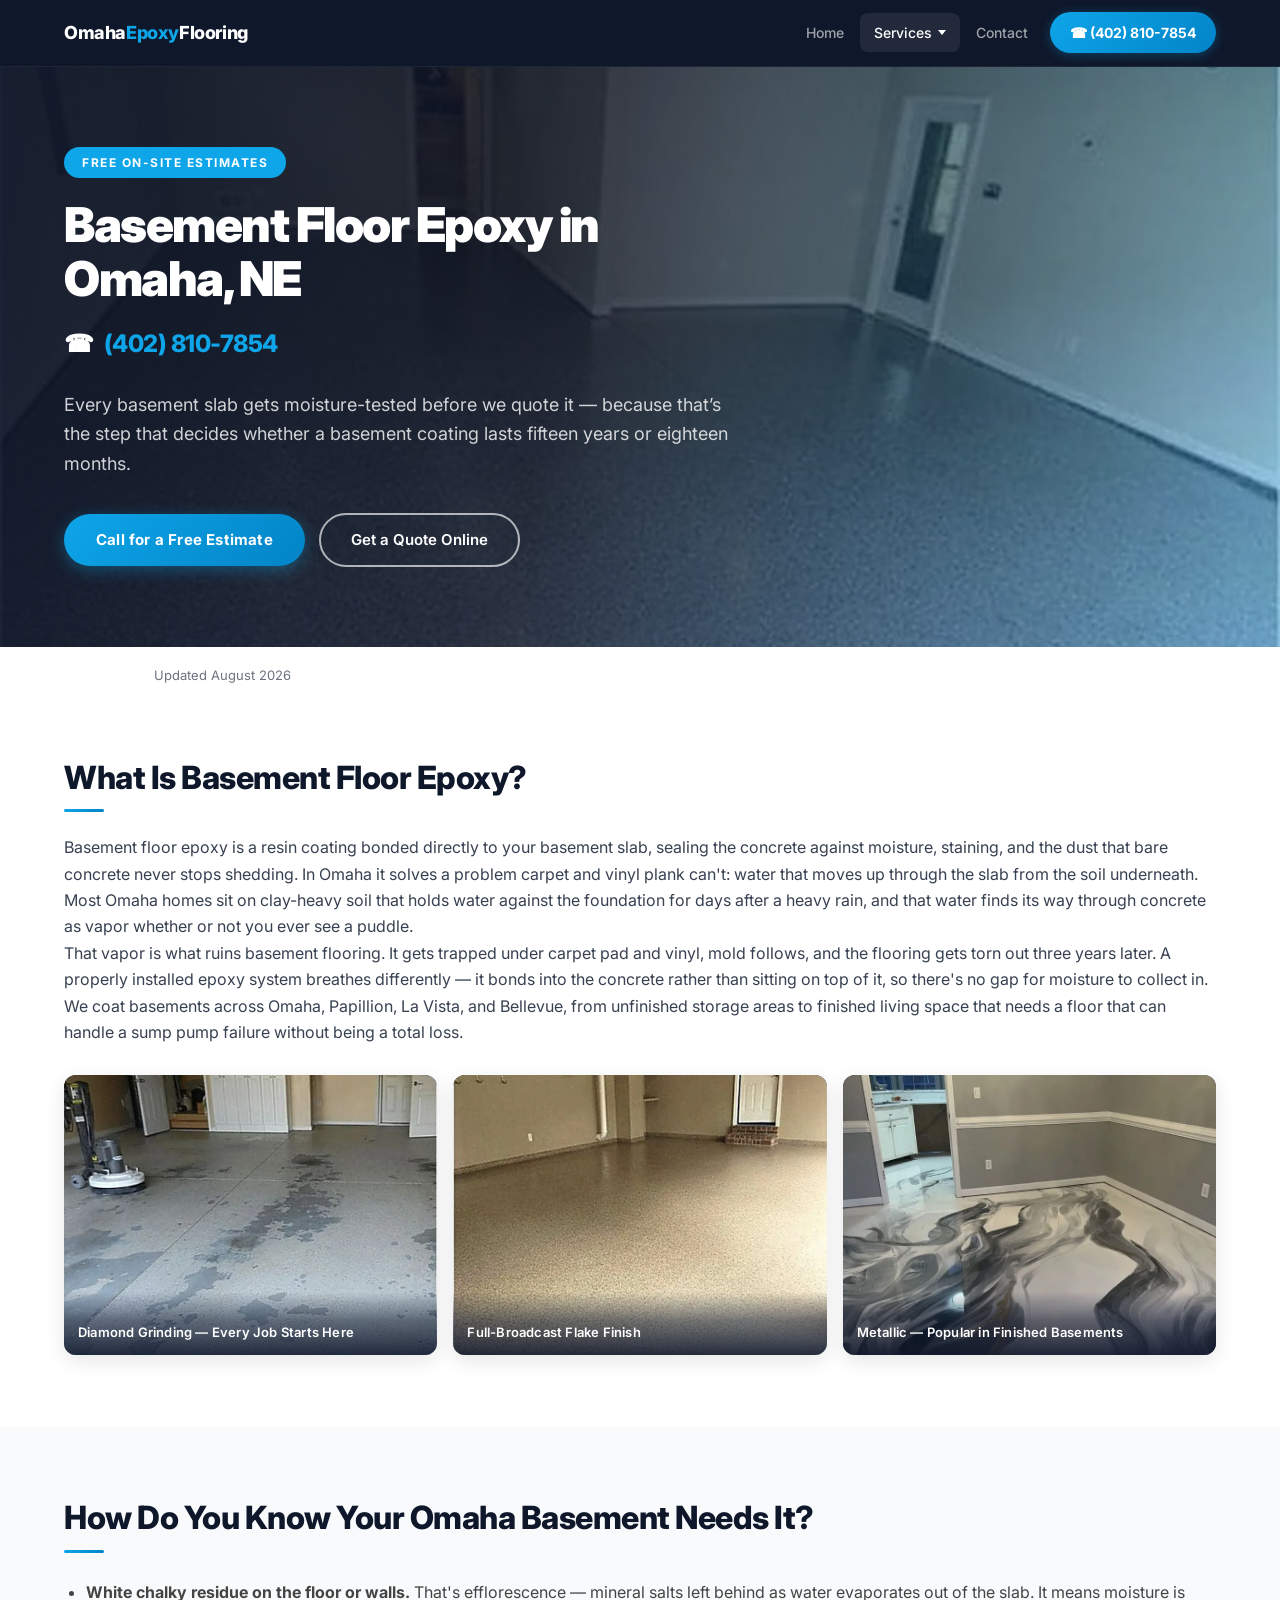
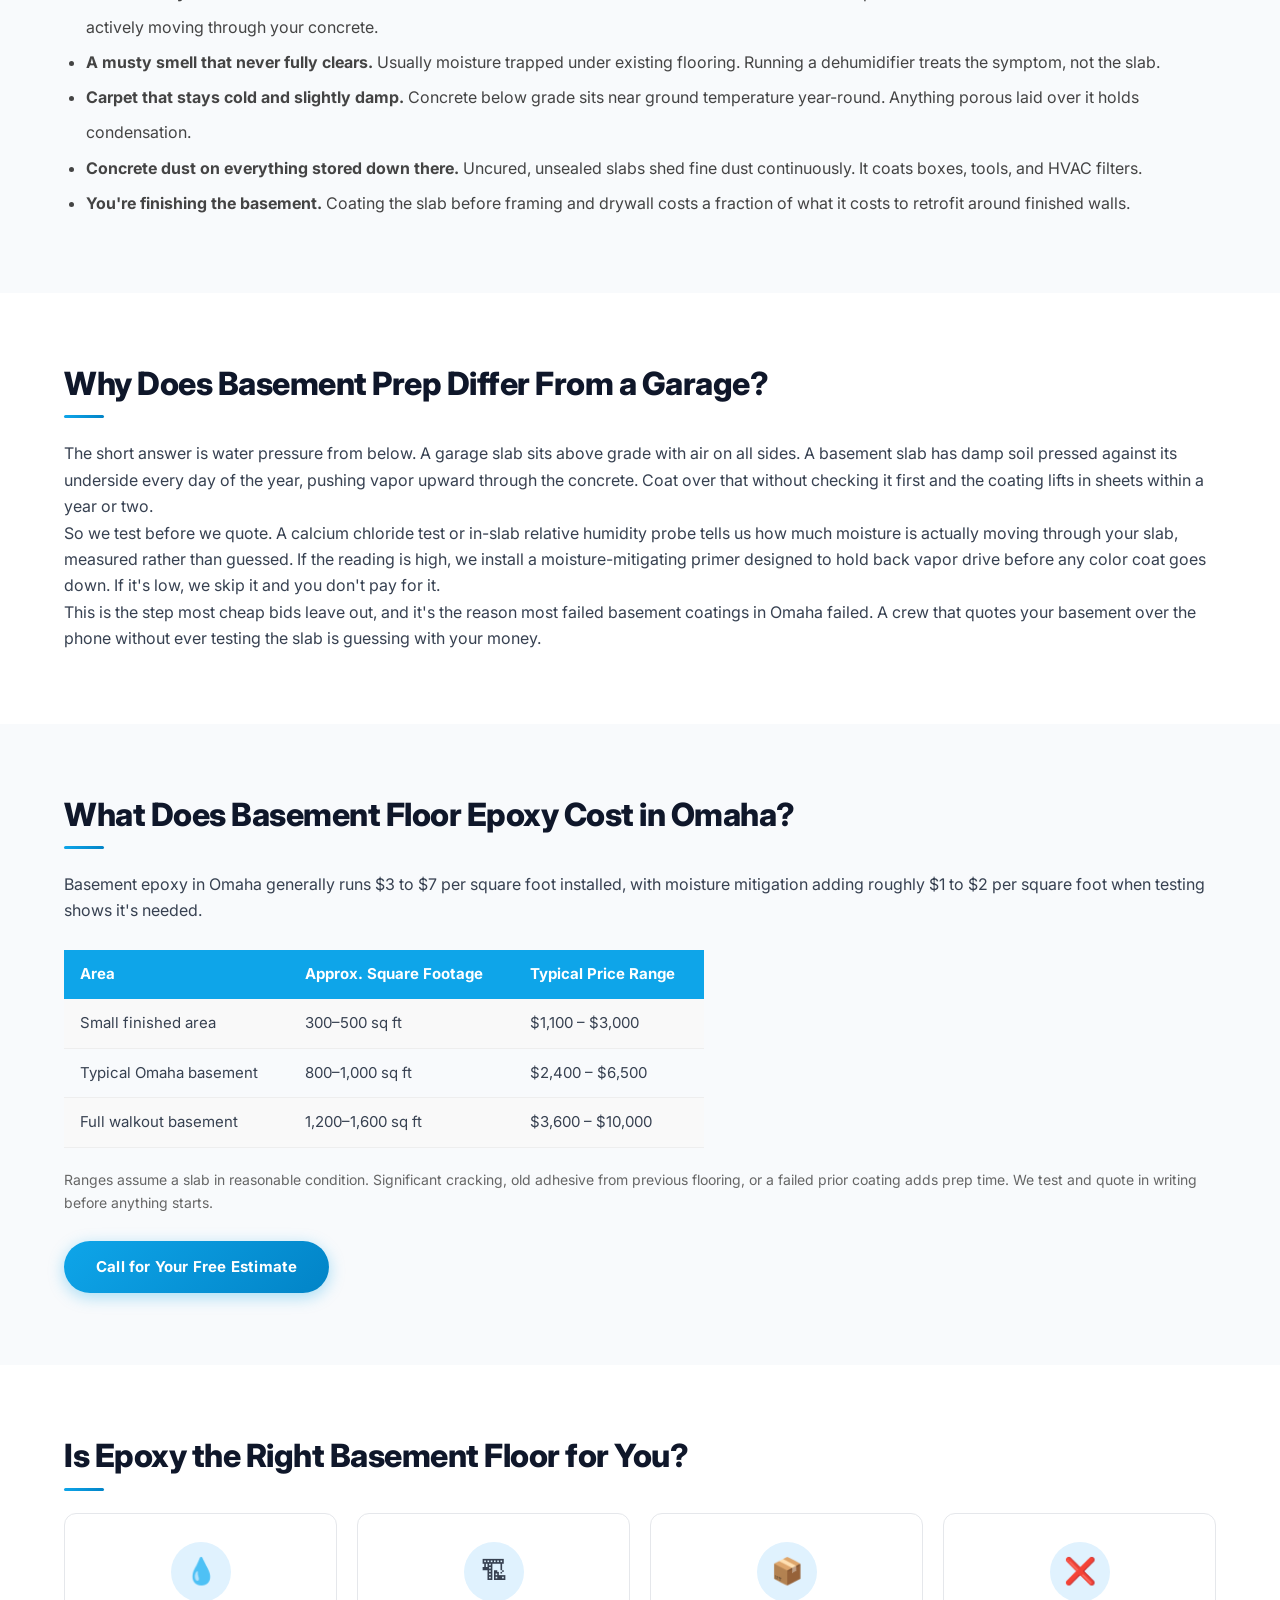
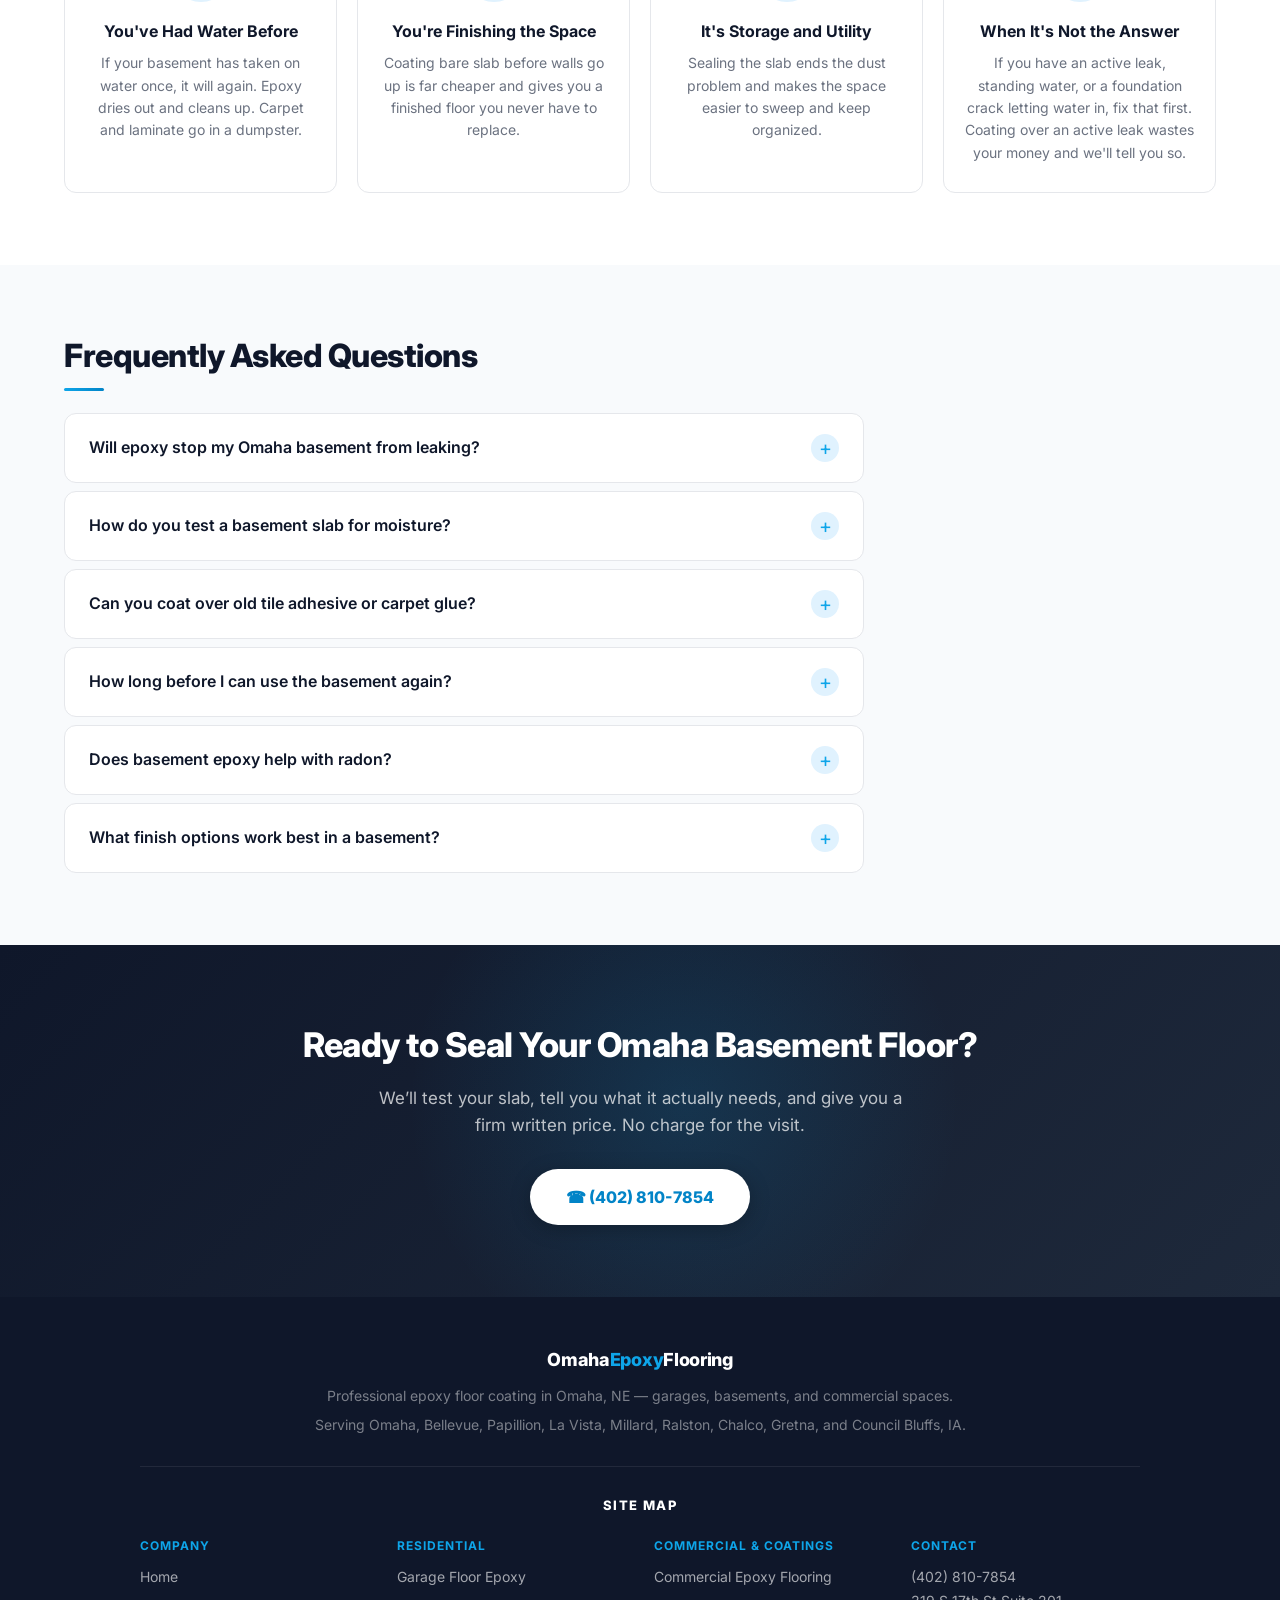
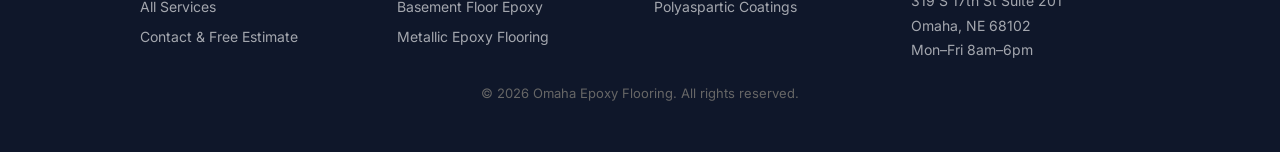
==== commit e74c6d05: "Add business address to schema and footer site map" ====
--- a/basement-floor-epoxy-omaha.html
+++ b/basement-floor-epoxy-omaha.html
@@ -9,7 +9,7 @@
   <link rel="preconnect" href="https://fonts.googleapis.com">
   <link rel="preconnect" href="https://fonts.gstatic.com" crossorigin>
   <link href="https://fonts.googleapis.com/css2?family=Inter:wght@400;500;600;700;800;900&display=swap" rel="stylesheet">
-  <link rel="stylesheet" href="styles.css">
+  <link rel="stylesheet" href="styles.css?v=20261019">
   <script type="application/ld+json">
 {
   "@context": "https://schema.org",
@@ -18,8 +18,10 @@
   "telephone": "(402) 810-7854",
   "address": {
     "@type": "PostalAddress",
+    "streetAddress": "319 S 17th St Suite 201",
     "addressLocality": "Omaha",
     "addressRegion": "NE",
+    "postalCode": "68102",
     "addressCountry": "US"
   },
   "areaServed": "Omaha, NE",
@@ -240,12 +242,43 @@
   <div class="footer-logo">Omaha<span>Epoxy</span>Flooring</div>
   <p>Professional epoxy floor coating in Omaha, NE &mdash; garages, basements, and commercial spaces.</p>
   <p style="margin-top:6px;">Serving Omaha, Bellevue, Papillion, La Vista, Millard, Ralston, Chalco, Gretna, and Council Bluffs, IA.</p>
-  <nav>
-    <a href="/">Home</a>
-    <a href="services.html">Services</a>
-    <a href="contact.html">Contact</a>
-    <a href="tel:4028107854">(402) 810-7854</a>
-  </nav>
+<div class="footer-sitemap" role="navigation" aria-label="Site map">
+<p class="footer-sitemap-title">Site Map</p>
+<div class="footer-sitemap-grid">
+<div class="footer-sitemap-col">
+<p class="footer-col-title">Company</p>
+<ul>
+<li><a href="/">Home</a></li>
+<li><a href="services.html">All Services</a></li>
+<li><a href="contact.html">Contact &amp; Free Estimate</a></li>
+</ul>
+</div>
+<div class="footer-sitemap-col">
+<p class="footer-col-title">Residential</p>
+<ul>
+<li><a href="garage-floor-epoxy-omaha.html">Garage Floor Epoxy</a></li>
+<li><a href="basement-floor-epoxy-omaha.html">Basement Floor Epoxy</a></li>
+<li><a href="metallic-epoxy-flooring-omaha.html">Metallic Epoxy Flooring</a></li>
+</ul>
+</div>
+<div class="footer-sitemap-col">
+<p class="footer-col-title">Commercial &amp; Coatings</p>
+<ul>
+<li><a href="commercial-epoxy-flooring-omaha.html">Commercial Epoxy Flooring</a></li>
+<li><a href="polyaspartic-coating-omaha.html">Polyaspartic Coatings</a></li>
+</ul>
+</div>
+<div class="footer-sitemap-col">
+<p class="footer-col-title">Contact</p>
+<address>
+<a href="tel:4028107854">(402) 810-7854</a><br/>
+319 S 17th St Suite 201<br/>
+Omaha, NE 68102<br/>
+Mon&ndash;Fri 8am&ndash;6pm
+</address>
+</div>
+</div>
+</div>
   <p style="margin-top:20px; font-size:13px; color:#666;">&copy; 2026 Omaha Epoxy Flooring. All rights reserved.</p>
 </footer>
 
@@ -255,4 +288,4 @@
 });
 </script>
 </body>
-</html>+</html>
--- a/styles.css
+++ b/styles.css
@@ -278,3 +278,50 @@
 @media (max-width: 760px) {
   .photo-row, .photo-row--two { grid-template-columns: 1fr; }
 }
+
+
+/* =================================
+   HERO QUOTE FORM / LOCATION MAP / FOOTER SITE MAP
+   ================================= */
+
+/* ── Hero quote form ── */
+.hero-inner { display: grid; grid-template-columns: minmax(0, 1fr) minmax(0, 440px); gap: 48px; align-items: center; width: 100%; max-width: 1240px; margin: 0 auto; }
+.hero-form { background: var(--white); border-radius: 16px; padding: 28px 28px 22px; border-top: 4px solid var(--primary); box-shadow: 0 24px 60px rgba(2,6,23,0.45); }
+.hero-form .hero-form-title { font-size: 22px; font-weight: 800; color: var(--dark); letter-spacing: -0.4px; line-height: 1.25; margin-bottom: 6px; }
+.hero .hero-form p { color: var(--muted); font-size: 14px; line-height: 1.5; margin-bottom: 18px; }
+.hero-form .form-row { display: grid; grid-template-columns: 1fr 1fr; gap: 12px; }
+.hero-form form .form-group { margin-bottom: 12px; }
+.hero-form form input, .hero-form form select { padding: 11px 14px; }
+.hero-form .h-captcha { margin: 2px 0 6px; min-height: 78px; }
+.hero-form form button { margin-top: 4px; }
+.hero .hero-form .hero-form-note { font-size: 12px; text-align: center; margin: 10px 0 0; }
+
+/* ── Location map (home page) ── */
+.location-address { font-size: 17px; font-weight: 600; color: var(--dark); margin-bottom: 14px; }
+.location-note { max-width: 760px; padding: 14px 18px; margin-bottom: 26px; background: var(--light); border-left: 4px solid var(--primary); border-radius: 8px; font-size: 14px; color: var(--muted); line-height: 1.6; }
+.location-note strong { color: var(--dark); }
+.location-note a { color: var(--primary-dark); font-weight: 700; }
+.map-embed { max-width: 1040px; border-radius: var(--radius); overflow: hidden; box-shadow: 0 6px 24px rgba(15,23,42,0.10); }
+
+/* ── Footer site map ── */
+.footer-sitemap { max-width: 1000px; margin: 30px auto 0; padding-top: 28px; border-top: 1px solid rgba(255,255,255,0.08); text-align: left; }
+footer .footer-sitemap-title { color: var(--white); font-size: 13px; font-weight: 800; text-transform: uppercase; letter-spacing: 1.4px; text-align: center; margin: 0 0 20px; }
+.footer-sitemap-grid { display: grid; grid-template-columns: repeat(4, minmax(0, 1fr)); gap: 28px; }
+footer .footer-col-title { color: var(--primary); font-size: 12px; font-weight: 700; text-transform: uppercase; letter-spacing: 1px; margin: 0 0 10px; }
+.footer-sitemap ul { list-style: none; }
+.footer-sitemap li { margin-bottom: 7px; font-size: 14px; }
+.footer-sitemap a { color: rgba(255,255,255,0.62); transition: color 0.2s; }
+.footer-sitemap a:hover { color: var(--white); }
+.footer-sitemap address { font-style: normal; font-size: 14px; line-height: 1.75; color: rgba(255,255,255,0.62); }
+
+@media (max-width: 960px) {
+  .hero-inner { grid-template-columns: 1fr; gap: 36px; }
+  .hero-form { max-width: 560px; }
+  .footer-sitemap-grid { grid-template-columns: repeat(2, minmax(0, 1fr)); }
+}
+@media (max-width: 480px) {
+  .hero-form { padding: 22px 18px 18px; }
+  .hero-form .form-row { grid-template-columns: 1fr; gap: 0; }
+  .hero-form .h-captcha { transform: scale(0.86); transform-origin: 0 0; }
+  .footer-sitemap-grid { grid-template-columns: 1fr; gap: 22px; }
+}
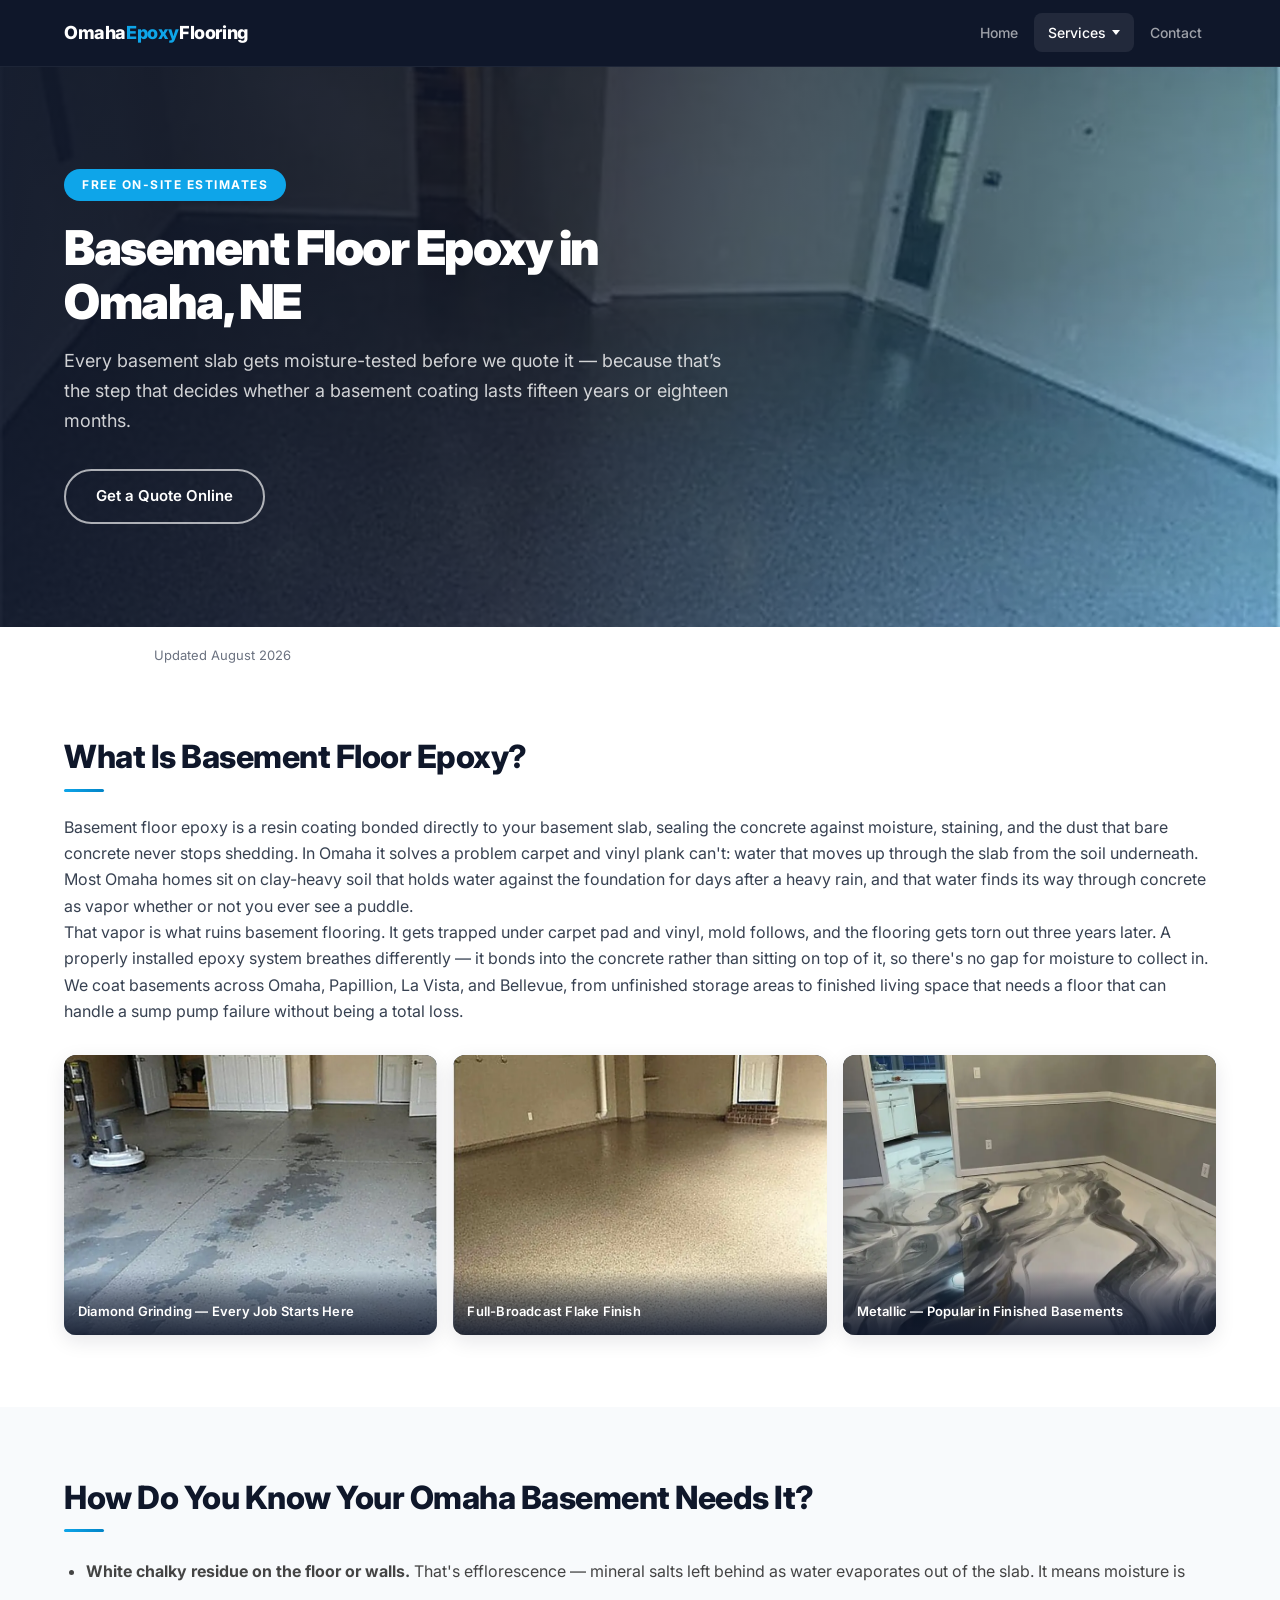
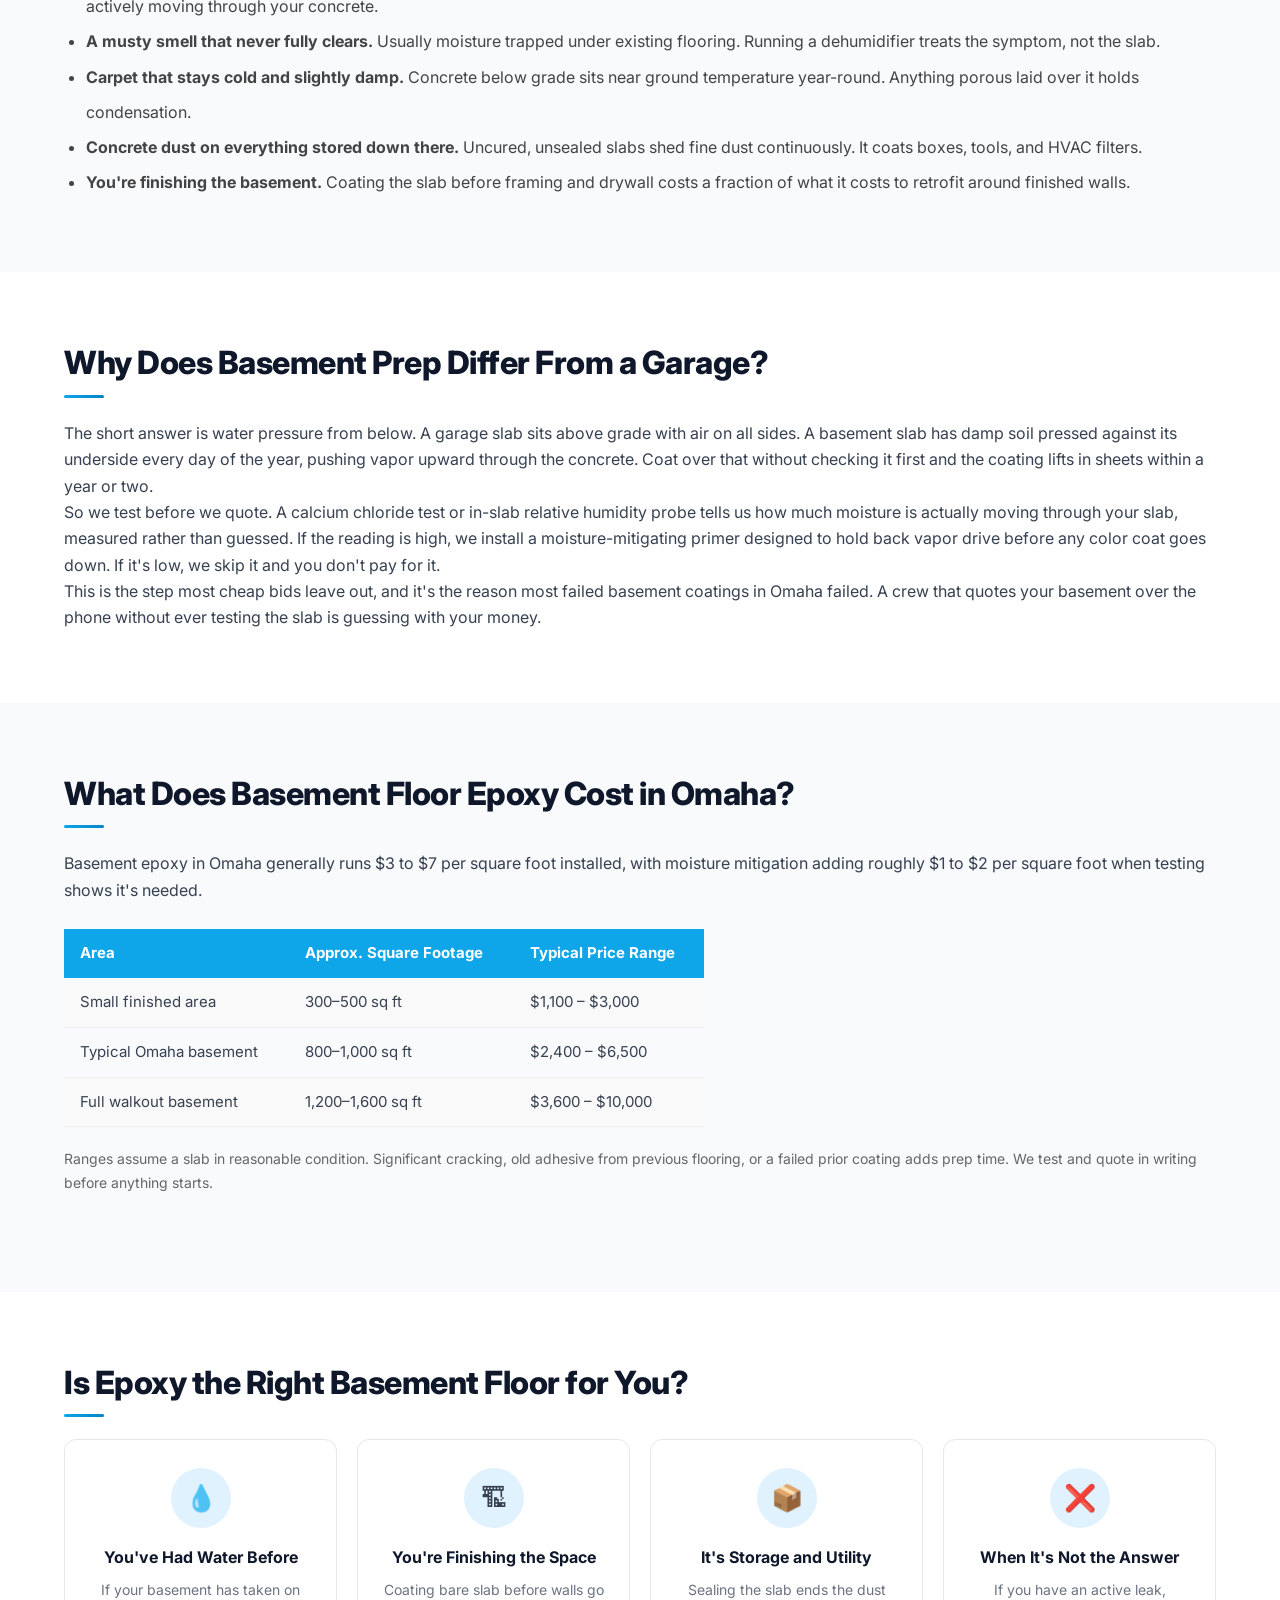
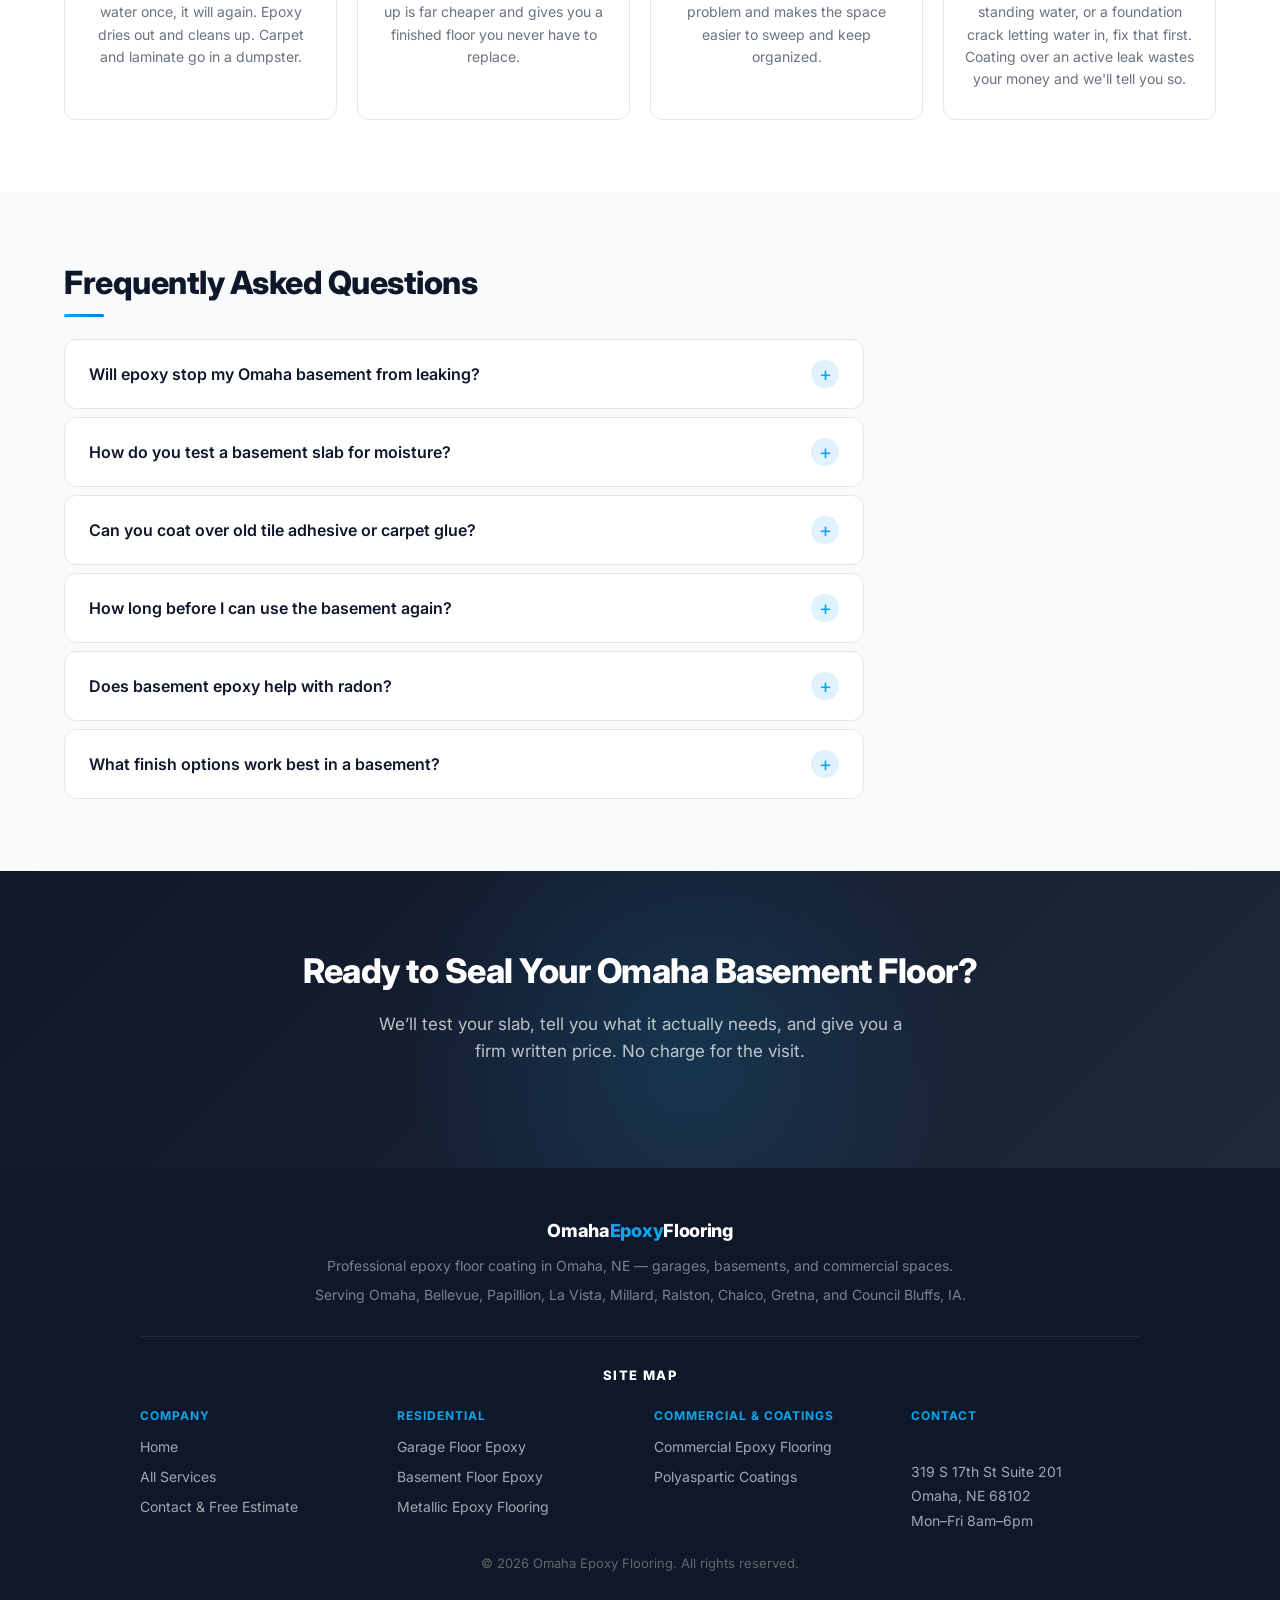
==== commit 396fd81b: "Remove forms and phone numbers (site decommissioned)" ====
--- a/basement-floor-epoxy-omaha.html
+++ b/basement-floor-epoxy-omaha.html
@@ -5,7 +5,7 @@
   <meta charset="UTF-8">
   <meta name="viewport" content="width=device-width, initial-scale=1.0">
   <title>Basement Floor Epoxy in Omaha, NE | Moisture-Tested</title>
-  <meta name="description" content="Basement floor epoxy in Omaha, NE. We moisture-test every slab before coating so it doesn&rsquo;t peel. Free on-site estimates. Call (402) 810-7854.">
+  <meta name="description" content="Basement floor epoxy in Omaha, NE. We moisture-test every slab before coating so it doesn&rsquo;t peel. Free on-site estimates. Contact us.">
   <link rel="preconnect" href="https://fonts.googleapis.com">
   <link rel="preconnect" href="https://fonts.gstatic.com" crossorigin>
   <link href="https://fonts.googleapis.com/css2?family=Inter:wght@400;500;600;700;800;900&display=swap" rel="stylesheet">
@@ -15,7 +15,6 @@
   "@context": "https://schema.org",
   "@type": "LocalBusiness",
   "name": "Omaha Epoxy Flooring",
-  "telephone": "(402) 810-7854",
   "address": {
     "@type": "PostalAddress",
     "streetAddress": "319 S 17th St Suite 201",
@@ -25,7 +24,7 @@
     "addressCountry": "US"
   },
   "areaServed": "Omaha, NE",
-  "description": "Basement floor epoxy in Omaha, NE. We moisture-test every slab before coating so it doesn&rsquo;t peel. Free on-site estimates. Call (402) 810-7854.",
+  "description": "Basement floor epoxy in Omaha, NE. We moisture-test every slab before coating so it doesn&rsquo;t peel. Free on-site estimates. Contact us.",
   "openingHours": "Mo-Fr 08:00-18:00",
   "url": "https://www.omahaepoxyflooringpros.com/basement-floor-epoxy-omaha.html",
   "dateModified": "2026-08-05"
@@ -87,7 +86,6 @@
   ]
 }
   </script>
-  <meta name="google-site-verification" content="c0JQcZ9uG5_QbLoRIh1S2BYED-ddRG3EpZ6x0F8Cx3Y" />
 </head>
 <body>
 
@@ -108,7 +106,7 @@
       </div>
     </div>
     <a href="contact.html">Contact</a>
-    <a href="tel:4028107854" class="nav-phone">&#9742; (402) 810-7854</a>
+    
   </div>
 </nav>
 
@@ -116,10 +114,10 @@
   <div class="hero-content">
     <span class="free-quote-badge">Free On-Site Estimates</span>
     <h1>Basement Floor Epoxy in Omaha, NE</h1>
-    <a href="tel:4028107854" class="hero-phone">&#9742; <span>(402) 810-7854</span></a>
+    
     <p>Every basement slab gets moisture-tested before we quote it &mdash; because that&rsquo;s the step that decides whether a basement coating lasts fifteen years or eighteen months.</p>
     <div class="hero-ctas">
-      <a href="tel:4028107854" class="btn-primary">Call for a Free Estimate</a>
+      
       <a href="contact.html" class="btn-outline">Get a Quote Online</a>
     </div>
   </div>
@@ -173,7 +171,7 @@
   </table>
   <p style="margin-top:20px; color:#666; font-size:14px;">Ranges assume a slab in reasonable condition. Significant cracking, old adhesive from previous flooring, or a failed prior coating adds prep time. We test and quote in writing before anything starts.</p>
   <br>
-  <a href="tel:4028107854" class="btn-primary">Call for Your Free Estimate</a>
+  
 </section>
 
 <section>
@@ -235,7 +233,7 @@
 <section class="cta-banner">
   <h2>Ready to Seal Your Omaha Basement Floor?</h2>
   <p>We&rsquo;ll test your slab, tell you what it actually needs, and give you a firm written price. No charge for the visit.</p>
-  <a href="tel:4028107854" class="btn-white">&#9742; (402) 810-7854</a>
+  
 </section>
 
 <footer>
@@ -271,7 +269,7 @@
 <div class="footer-sitemap-col">
 <p class="footer-col-title">Contact</p>
 <address>
-<a href="tel:4028107854">(402) 810-7854</a><br/>
+<br/>
 319 S 17th St Suite 201<br/>
 Omaha, NE 68102<br/>
 Mon&ndash;Fri 8am&ndash;6pm
